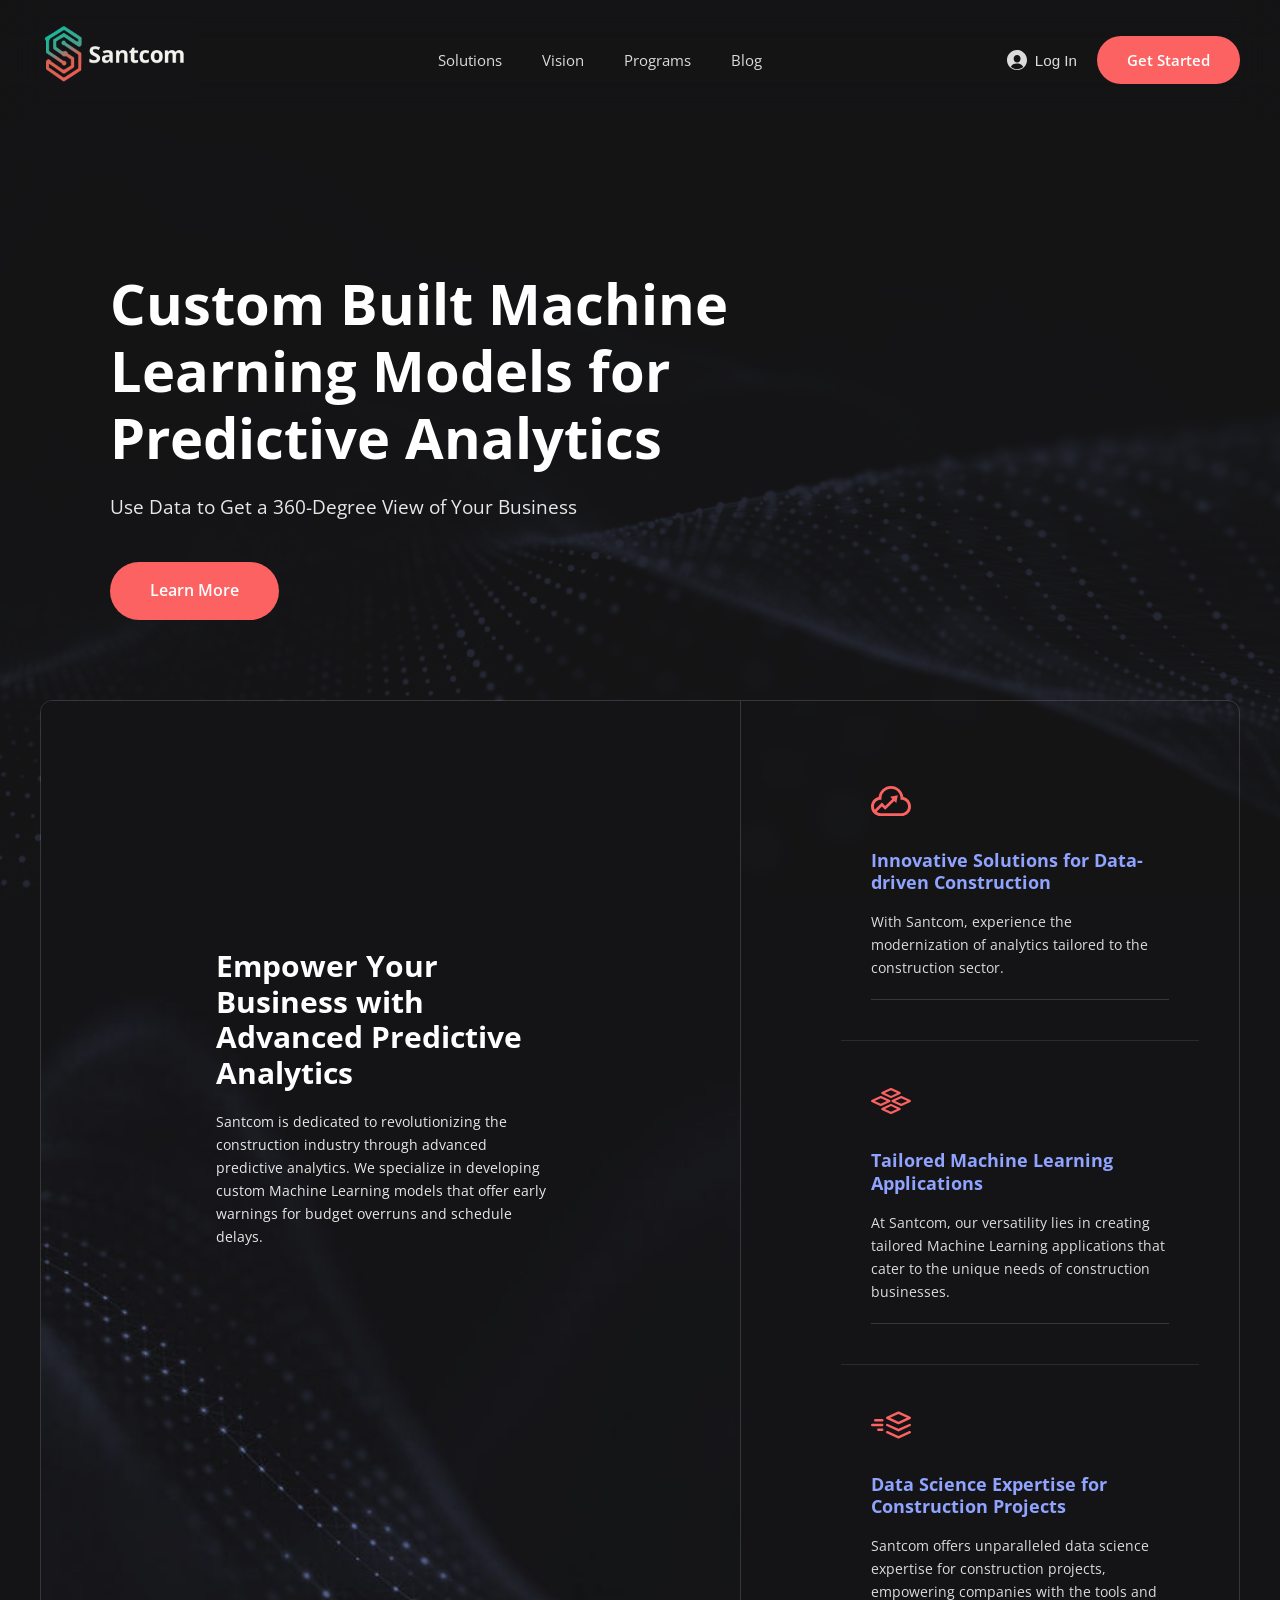
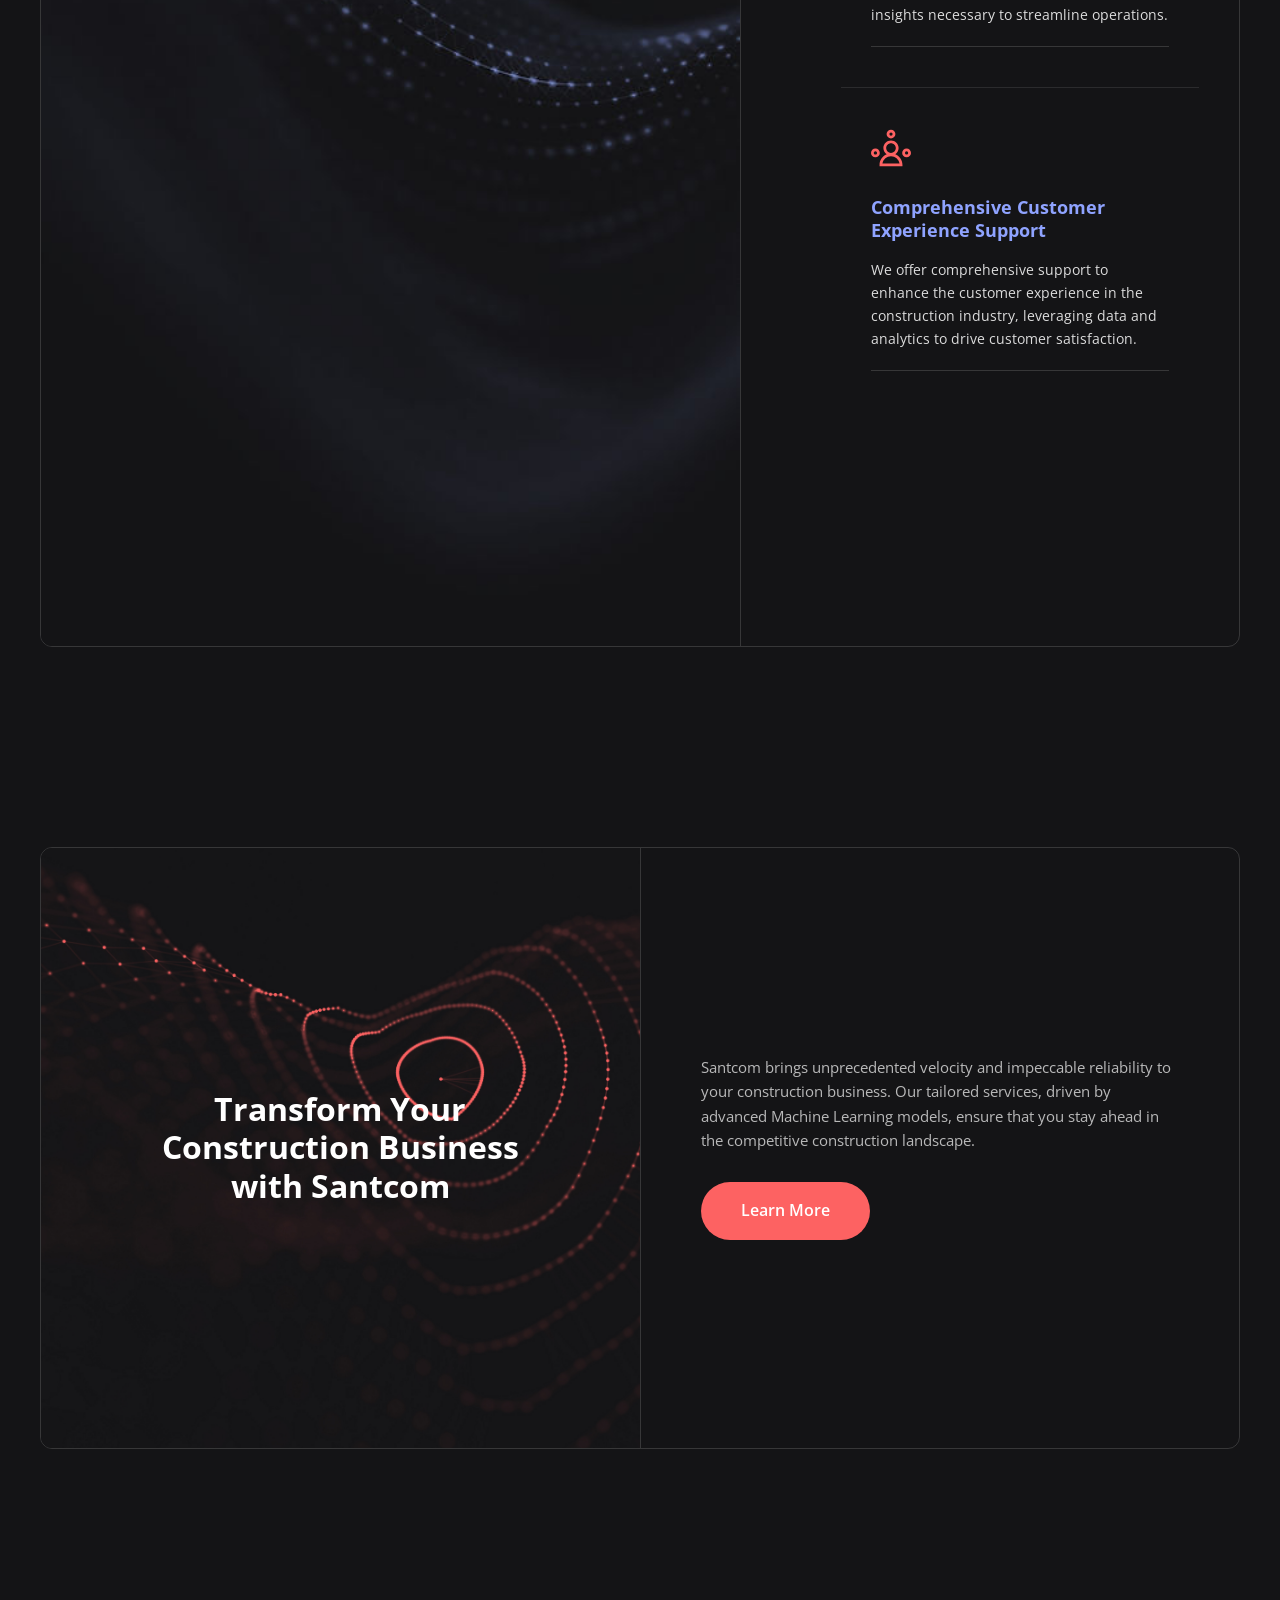
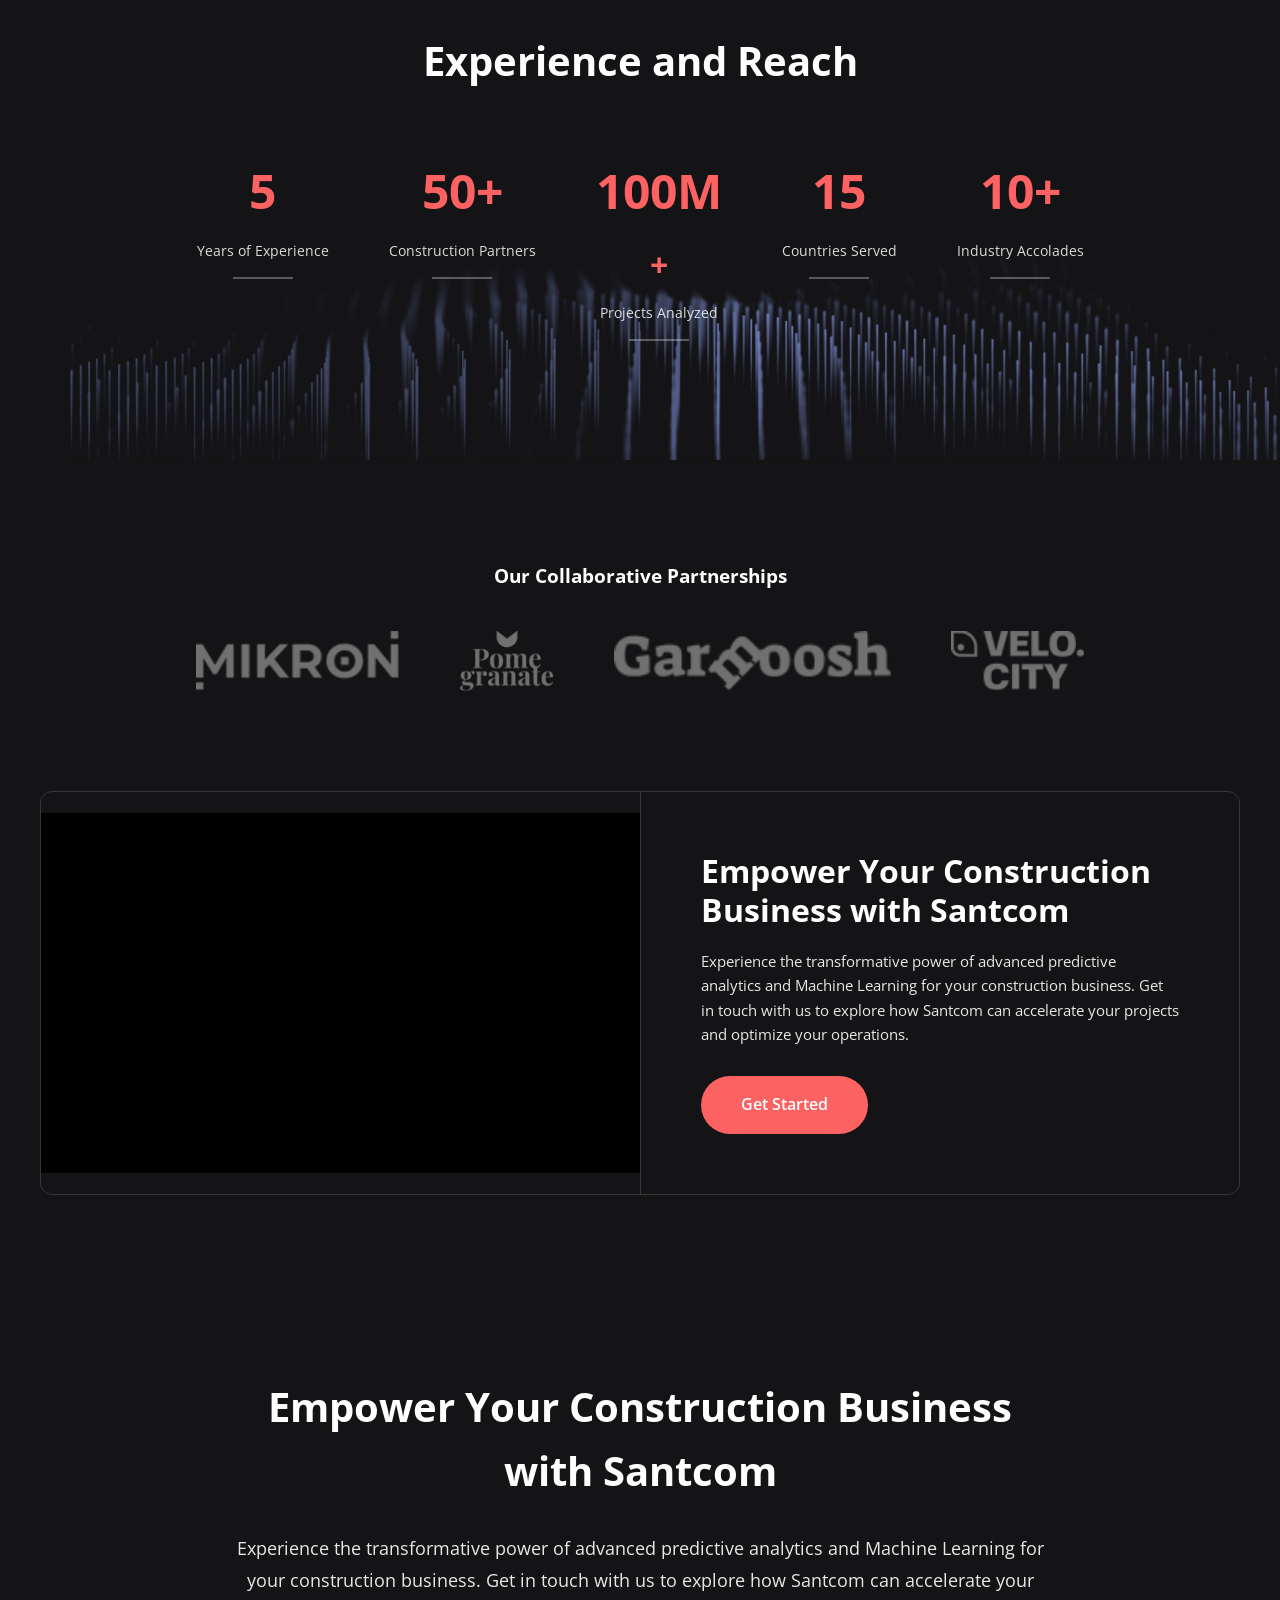
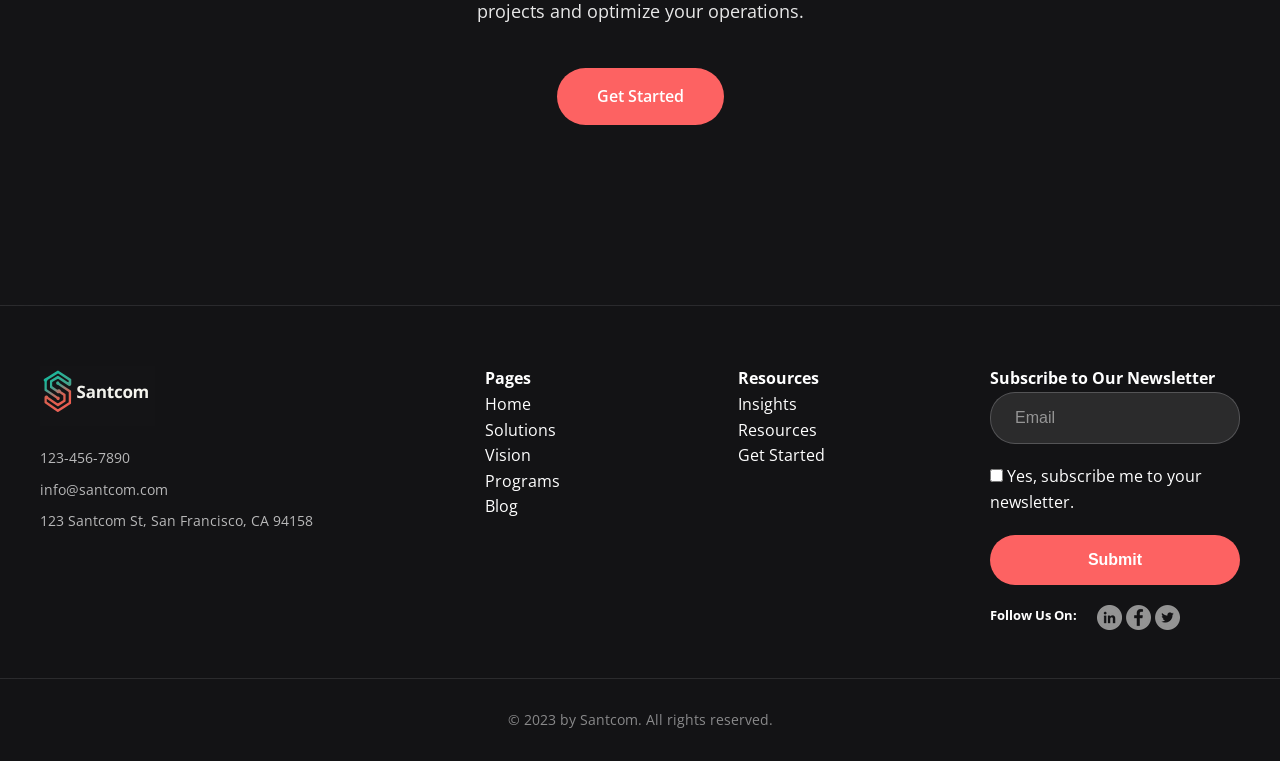
==== index.html @ 307aac18 "Initial commit: Santcom website - ML models for construction analytics" ====
<!DOCTYPE html>
<html lang="en">
<head>
    <meta charset="UTF-8">
    <meta name="viewport" content="width=device-width, initial-scale=1.0">
    <meta http-equiv="X-UA-Compatible" content="IE=edge">
    <meta name="generator" content="Wix.com Website Builder - Static Replica">
    <meta name="description" content="Custom Built Machine Learning Models for Predictive Analytics. Santcom revolutionizes construction through advanced predictive analytics and data science.">

    <title>Home | Santcom</title>

    <!-- Favicon -->
    <link rel="icon" href="https://www.wix.com/favicon.ico" type="image/x-icon">
    <link rel="shortcut icon" href="https://www.wix.com/favicon.ico" type="image/x-icon">

    <!-- Google Fonts -->
    <link rel="preconnect" href="https://fonts.googleapis.com">
    <link rel="preconnect" href="https://fonts.gstatic.com" crossorigin>
    <link href="https://fonts.googleapis.com/css2?family=Poppins:wght@200;300;400;500;600;700&family=Open+Sans:wght@300;400;600;700&display=swap" rel="stylesheet">

    <!-- Main Stylesheet -->
    <link rel="stylesheet" href="assets/css/main.css">
</head>
<body>
    <!-- Site Background -->
    <div class="site-background"></div>

    <!-- Site Content -->
    <div class="site-content">
        <!-- Header -->
        <header class="header">
            <div class="header-container">
                <div class="logo-section">
                    <a href="index.html">
                        <img class="logo-icon" src="assets/img/santcom_logo.png" alt="Santcom Logo">
                    </a>
                </div>

                <nav class="nav">
                    <a href="pages/solutions.html">Solutions</a>
                    <a href="pages/vision.html">Vision</a>
                    <a href="pages/programs.html">Programs</a>
                    <a href="pages/blog.html">Blog</a>
                </nav>

                <div class="header-actions">
                    <button class="login-btn">
                        <svg width="20" height="20" viewBox="0 0 50 50" fill="currentColor">
                            <path d="M25 48.077c-5.924 0-11.31-2.252-15.396-5.921 2.254-5.362 7.492-8.267 15.373-8.267 7.889 0 13.139 3.044 15.408 8.418-4.084 3.659-9.471 5.77-15.385 5.77m.278-35.3c4.927 0 8.611 3.812 8.611 8.878 0 5.21-3.875 9.456-8.611 9.456s-8.611-4.246-8.611-9.456c0-5.066 3.684-8.878 8.611-8.878M25 0C11.193 0 0 11.193 0 25c0 .915.056 1.816.152 2.705.032.295.091.581.133.873.085.589.173 1.176.298 1.751.073.338.169.665.256.997.135.515.273 1.027.439 1.529.114.342.243.675.37 1.01.18.476.369.945.577 1.406.149.331.308.657.472.98.225.446.463.883.714 1.313.182.312.365.619.56.922.272.423.56.832.856 1.237.207.284.41.568.629.841.325.408.671.796 1.02 1.182.22.244.432.494.662.728.405.415.833.801 1.265 1.186.173.154.329.325.507.475l.004-.011A24.886 24.886 0 0 0 25 50a24.881 24.881 0 0 0 16.069-5.861.126.126 0 0 1 .003.01c.172-.144.324-.309.49-.458.442-.392.88-.787 1.293-1.209.228-.232.437-.479.655-.72.352-.389.701-.78 1.028-1.191.218-.272.421-.556.627-.838.297-.405.587-.816.859-1.24a26.104 26.104 0 0 0 1.748-3.216c.208-.461.398-.93.579-1.406.127-.336.256-.669.369-1.012.167-.502.305-1.014.44-1.53.087-.332.183-.659.256-.996.126-.576.214-1.164.299-1.754.042-.292.101-.577.133-.872.095-.89.152-1.791.152-2.707C50 11.193 38.807 0 25 0"/>
                        </svg>
                        Log In
                    </button>
                    <a href="pages/get-started.html" class="btn-get-started">Get Started</a>
                </div>
            </div>
        </header>

        <!-- Hero Section -->
        <section class="hero">
            <div class="hero-content">
                <h1>Custom Built Machine Learning Models for Predictive Analytics</h1>
                <p class="hero-subtitle">Use Data to Get a 360-Degree View of Your Business</p>
                <a href="pages/solutions.html" class="btn-primary">Learn More</a>
            </div>
        </section>

        <!-- Main Content Section -->
        <section class="section">
            <div class="feature-section-container">
                <div class="image-with-overlay">
                    <img src="assets/img/left-section.jpg" alt="Predictive Analytics Visualization">
                    <div class="text-overlay">
                        <h2>Empower Your Business with Advanced Predictive Analytics</h2>
                        <p>Santcom is dedicated to revolutionizing the construction industry through advanced predictive analytics. We specialize in developing custom Machine Learning models that offer early warnings for budget overruns and schedule delays.</p>
                    </div>
                </div>
                <div class="feature-cards-container">
                    <div class="feature-cards">
                        <div class="feature-card scroll-animate">
                            <div class="feature-icon">
                                <svg width="40" height="40" viewBox="19.868 38.586 160.264 121.194" xmlns="http://www.w3.org/2000/svg">
                                    <path d="M149.73 83.547c-2.538-25.284-24.211-44.961-49.73-44.961S52.808 58.263 50.269 83.547c-17.67 3.837-30.401 19.54-30.401 37.674 0 21.261 17.297 38.559 38.559 38.559h83.146c21.261 0 38.559-17.297 38.559-38.559 0-18.135-12.732-33.838-30.402-37.674zm-8.157 64.423H58.427a26.755 26.755 0 0 1-16.198-5.482l21.237-21.114 13.181 13.19 36.505-35.875 8.081 8.047 6.076-30.357-30.353 6.177 8.281 8.243-28.512 28.025-13.236-13.239-28.56 28.399a26.646 26.646 0 0 1-3.252-12.763c0-13.887 10.85-25.598 24.701-26.661l5.452-.419v-5.488l-.003-.16C61.868 67.486 78.992 50.395 100 50.395c21.047 0 38.171 17.078 38.172 38.069l-.004 5.677 5.453.419c13.851 1.063 24.701 12.774 24.701 26.661 0 14.749-11.999 26.749-26.749 26.749z" fill="#FD6262"/>
                                </svg>
                            </div>
                            <h3>Innovative Solutions for Data-driven Construction</h3>
                            <p>With Santcom, experience the modernization of analytics tailored to the construction sector.</p>
                            <div class="feature-divider"></div>
                        </div>

                        <div class="feature-card scroll-animate">
                            <div class="feature-icon">
                                <svg width="40" height="40" viewBox="20.42 48.257 159.16 103.485" xmlns="http://www.w3.org/2000/svg">
                                    <path d="M177.118 96.151L142.48 80.165a4.235 4.235 0 0 0-3.555 0l-34.637 15.986a4.252 4.252 0 0 0-2.464 3.849c0 1.648.967 3.159 2.463 3.85l34.638 15.986c.553.255 1.167.39 1.777.39.619 0 1.217-.131 1.778-.39l34.638-15.986c1.496-.691 2.462-2.202 2.462-3.85s-.967-3.159-2.462-3.849zM165.223 100l-24.521 11.316L116.181 100l24.52-11.316L165.223 100z" fill="#FD6262"/>
                                    <path d="M98.177 100a4.251 4.251 0 0 0-2.463-3.849L61.076 80.165a4.236 4.236 0 0 0-3.554 0L22.883 96.151c-1.496.691-2.463 2.202-2.463 3.849s.967 3.159 2.463 3.85l34.638 15.985a4.257 4.257 0 0 0 1.777.391c.619 0 1.216-.131 1.777-.39l34.638-15.986a4.253 4.253 0 0 0 2.464-3.85zm-14.358 0l-24.521 11.316L34.778 100l24.52-11.316L83.819 100z" fill="#FD6262"/>
                                    <path d="M63.585 72.333l34.638 15.985a4.257 4.257 0 0 0 1.777.391 4.21 4.21 0 0 0 1.777-.39l34.639-15.986a4.253 4.253 0 0 0 2.462-3.85 4.252 4.252 0 0 0-2.462-3.849l-34.639-15.986a4.236 4.236 0 0 0-3.554 0L63.585 64.634a4.253 4.253 0 0 0-2.463 3.849c0 1.648.966 3.159 2.463 3.85zm11.895-3.85L100 57.167l24.52 11.316L100 79.8 75.48 68.483z" fill="#FD6262"/>
                                    <path d="M136.417 127.667l-34.639-15.986a4.236 4.236 0 0 0-3.554 0l-34.639 15.986c-1.496.691-2.463 2.202-2.463 3.849s.967 3.159 2.463 3.85l34.638 15.985a4.257 4.257 0 0 0 1.777.391 4.21 4.21 0 0 0 1.777-.39l34.639-15.986c1.496-.691 2.462-2.202 2.462-3.85s-.966-3.158-2.461-3.849zm-11.897 3.85L100 142.833l-24.52-11.316L100 120.2l24.52 11.317z" fill="#FD6262"/>
                                </svg>
                            </div>
                            <h3>Tailored Machine Learning Applications</h3>
                            <p>At Santcom, our versatility lies in creating tailored Machine Learning applications that cater to the unique needs of construction businesses.</p>
                            <div class="feature-divider"></div>
                        </div>

                        <div class="feature-card scroll-animate">
                            <div class="feature-icon">
                                <svg width="40" height="40" viewBox="20.532 45.947 158.928 108.107" xmlns="http://www.w3.org/2000/svg">
                                    <path d="M82.935 75.852l44.836 20.692a4.833 4.833 0 0 0 4.048 0l44.836-20.692a4.828 4.828 0 0 0 0-8.768l-44.836-20.692a4.826 4.826 0 0 0-4.047 0L82.935 67.083a4.828 4.828 0 0 0 0 8.769zm46.86-19.759l33.312 15.374-33.312 15.374-33.312-15.374 33.312-15.374z" fill="#FD6262"/>
                                    <path d="M172.608 95.616l-42.813 19.758-42.813-19.758a4.83 4.83 0 0 0-4.047 8.769l44.836 20.692a4.833 4.833 0 0 0 4.048 0l44.836-20.692a4.83 4.83 0 0 0-4.047-8.769z" fill="#FD6262"/>
                                    <path d="M172.608 124.149l-42.813 19.758-42.813-19.758a4.828 4.828 0 1 0-4.047 8.769l44.836 20.692a4.833 4.833 0 0 0 4.048 0l44.836-20.692a4.83 4.83 0 0 0-4.047-8.769z" fill="#FD6262"/>
                                    <path d="M65.095 95.171H25.368a4.829 4.829 0 1 0 0 9.658h39.727a4.829 4.829 0 1 0 0-9.658z" fill="#FD6262"/>
                                    <path d="M65.095 76.446H37.44a4.829 4.829 0 1 0 0 9.658h27.655a4.829 4.829 0 1 0 0-9.658z" fill="#FD6262"/>
                                    <path d="M65.095 113.897H49.512a4.829 4.829 0 1 0 0 9.658h15.583a4.829 4.829 0 1 0 0-9.658z" fill="#FD6262"/>
                                </svg>
                            </div>
                            <h3>Data Science Expertise for Construction Projects</h3>
                            <p>Santcom offers unparalleled data science expertise for construction projects, empowering companies with the tools and insights necessary to streamline operations.</p>
                            <div class="feature-divider"></div>
                        </div>

                        <div class="feature-card scroll-animate">
                            <div class="feature-icon">
                                <svg width="40" height="40" viewBox="20.124 26.752 159.752 146.495" xmlns="http://www.w3.org/2000/svg">
                                    <path d="M117.275 125.299c8.267-5.705 13.161-14.963 13.161-25.039 0-16.782-13.653-30.435-30.435-30.435S69.566 83.478 69.566 100.26c0 10.076 4.892 19.333 13.159 25.039-17.083 6.994-28.462 23.834-28.462 42.343v5.605h91.474v-5.605c0-18.509-11.38-35.349-28.462-42.343zm-17.274-5.814c-10.6 0-19.225-8.624-19.225-19.225 0-10.6 8.625-19.224 19.225-19.224s19.225 8.624 19.225 19.224c0 10.601-8.625 19.225-19.225 19.225zm-34.074 42.552c2.713-16.546 17.215-28.921 34.074-28.921 16.857 0 31.36 12.375 34.072 28.921H65.927z" fill="#FD6262"/>
                                    <path d="M100.001 62.03c9.726 0 17.639-7.913 17.639-17.639 0-9.726-7.913-17.639-17.639-17.639-9.727 0-17.64 7.913-17.64 17.639 0 9.726 7.912 17.639 17.64 17.639zm-6.429-17.639a6.435 6.435 0 0 1 6.429-6.428 6.435 6.435 0 0 1 6.428 6.428 6.435 6.435 0 0 1-6.428 6.429 6.437 6.437 0 0 1-6.429-6.429z" fill="#FD6262"/>
                                    <path d="M37.764 101.971c-9.727 0-17.64 7.913-17.64 17.639 0 9.727 7.913 17.639 17.64 17.639 9.726 0 17.639-7.913 17.639-17.639 0-9.726-7.913-17.639-17.639-17.639zm6.428 17.639c0 3.545-2.883 6.429-6.428 6.429s-6.429-2.884-6.429-6.429c0-3.545 2.884-6.429 6.429-6.429s6.428 2.884 6.428 6.429z" fill="#FD6262"/>
                                    <path d="M162.236 101.971c-9.726 0-17.639 7.913-17.639 17.639 0 9.727 7.913 17.639 17.639 17.639 9.727 0 17.64-7.913 17.64-17.639 0-9.726-7.913-17.639-17.64-17.639zm6.429 17.639a6.436 6.436 0 0 1-6.429 6.429 6.435 6.435 0 0 1-6.428-6.429 6.435 6.435 0 0 1 6.428-6.429 6.437 6.437 0 0 1 6.429 6.429z" fill="#FD6262"/>
                                </svg>
                            </div>
                            <h3>Comprehensive Customer Experience Support</h3>
                            <p>We offer comprehensive support to enhance the customer experience in the construction industry, leveraging data and analytics to drive customer satisfaction.</p>
                            <div class="feature-divider"></div>
                        </div>
                    </div>
                </div>
            </div>
        </div>
        </section>

        <!-- Transform Section - FRAMED WITH LEFT/RIGHT -->
        <section class="transform-stats-section">
            <div class="transform-section-wrapper">
                <div class="transform-visual-left">
                    <img src="assets/img/section_2.png" alt="Transform Your Business">
                    <div class="transform-text-overlay">
                        <h2>Transform Your Construction Business with Santcom</h2>
                    </div>
                </div>
                <div></div>
                <div class="transform-text-right">
                    <p>Santcom brings unprecedented velocity and impeccable reliability to your construction business. Our tailored services, driven by advanced Machine Learning models, ensure that you stay ahead in the competitive construction landscape.</p>
                    <a href="pages/vision.html" class="btn-primary">Learn More</a>
                </div>
            </div>
        </section>

        <!-- Stats Section - NO FRAME, ON BACKGROUND -->
        <section class="stats-section">
            <div class="stats-background">
                <img class="stats-parallax-bg" src="assets/img/sec_3_image.png" alt="Background">
            </div>
            <div class="stats-content">
                <h2>Experience and Reach</h2>
                <div class="stats-grid">
                    <div class="stat-item scroll-animate">
                        <div class="stat-number">5</div>
                        <div class="stat-label">Years of Experience</div>
                        <div class="stat-line"></div>
                    </div>
                    <div class="stat-item scroll-animate">
                        <div class="stat-number">50+</div>
                        <div class="stat-label">Construction Partners</div>
                        <div class="stat-line"></div>
                    </div>
                    <div class="stat-item scroll-animate">
                        <div class="stat-number">100M</div>
                        <div class="stat-plus">+</div>
                        <div class="stat-label">Projects Analyzed</div>
                        <div class="stat-line"></div>
                    </div>
                    <div class="stat-item scroll-animate">
                        <div class="stat-number">15</div>
                        <div class="stat-label">Countries Served</div>
                        <div class="stat-line"></div>
                    </div>
                    <div class="stat-item scroll-animate">
                        <div class="stat-number">10+</div>
                        <div class="stat-label">Industry Accolades</div>
                        <div class="stat-line"></div>
                    </div>
                </div>
            </div>
        </section>

        <!-- Partnership Section -->
        <section class="partnership-section">
            <h2>Our Collaborative Partnerships</h2>
            <div class="partnership-logos">
                <img src="assets/img/logo1.png" alt="Partner 1">
                <img src="assets/img/logo2.png" alt="Partner 2">
                <img src="assets/img/logo3.png" alt="Partner 3">
                <img src="assets/img/logo4.png" alt="Partner 4">
            </div>
        </section>

        <!-- Video Section - Video on left, Text on right -->
        <section class="section video-section-actual">
            <div class="video-section-wrapper">
                <div class="video-visual-left">
                    <!-- Particles video fills entire left frame -->
                    <video class="video-single" autoplay loop muted playsinline>
                        <source src="assets/video/particles.mp4" type="video/mp4">
                    </video>
                </div>
                <div></div>
                <div class="video-text-content">
                    <h2>Empower Your Construction Business with Santcom</h2>
                    <p>Experience the transformative power of advanced predictive analytics and Machine Learning for your construction business. Get in touch with us to explore how Santcom can accelerate your projects and optimize your operations.</p>
                    <a href="pages/get-started.html" class="btn-primary">Get Started</a>
                </div>
            </div>
        </section>

        <!-- CTA Section -->
        <section class="cta-section">
            <h2>Empower Your Construction Business with Santcom</h2>
            <p>Experience the transformative power of advanced predictive analytics and Machine Learning for your construction business. Get in touch with us to explore how Santcom can accelerate your projects and optimize your operations.</p>
            <a href="pages/get-started.html" class="btn-primary btn-large">Get Started</a>
        </section>

        <!-- Footer -->
        <footer class="footer">
            <div class="footer-content">
                <div class="footer-col footer-logo-col">
                    <div class="footer-logo">
                        <img src="assets/img/santcom_logo.png" alt="Santcom Logo">
                    </div>
                    <p class="footer-contact">123-456-7890</p>
                    <p class="footer-contact">info@santcom.com</p>
                    <p class="footer-contact">123 Santcom St, San Francisco, CA 94158</p>
                </div>
                <div class="footer-col">
                    <h4>Pages</h4>
                    <a href="index.html">Home</a>
                    <a href="pages/solutions.html">Solutions</a>
                    <a href="pages/vision.html">Vision</a>
                    <a href="pages/programs.html">Programs</a>
                    <a href="pages/blog.html">Blog</a>
                </div>
                <div class="footer-col">
                    <h4>Resources</h4>
                    <a href="#">Insights</a>
                    <a href="#">Resources</a>
                    <a href="pages/get-started.html">Get Started</a>
                </div>
                <div class="footer-col">
                    <h4>Subscribe to Our Newsletter</h4>
                    <form class="newsletter-form">
                        <input type="email" placeholder="Email" required>
                        <label>
                            <input type="checkbox" required>
                            <span>Yes, subscribe me to your newsletter.</span>
                        </label>
                        <button type="submit" class="btn-submit">Submit</button>
                    </form>
                    <div class="social-links">
                        <h5>Follow Us On:</h5>
                        <div class="social-icons">
                            <a href="#" aria-label="LinkedIn"><img src="assets/img/linkedin.png" alt="LinkedIn" width="25" height="25"></a>
                            <a href="#" aria-label="Facebook"><img src="assets/img/facebook.png" alt="Facebook" width="25" height="25"></a>
                            <a href="#" aria-label="Twitter"><img src="assets/img/twitter.png" alt="Twitter" width="25" height="25"></a>
                        </div>
                    </div>
                </div>
            </div>
            <div class="footer-bottom">
                <p>&copy; 2023 by Santcom. All rights reserved.</p>
            </div>
        </footer>
    </div>

    <!-- Scroll Animation Script -->
    <script src="assets/js/main.js"></script>
</body>
</html>
---- assets/css/main.css ----
/* ============================================
   SANTCOM WIX REPLICA - CORRECTED STYLESHEET
   NO FRAMES - Simple layouts with text overlays
   ============================================ */

/* CSS RESET & BASE STYLES */
* {
    margin: 0;
    padding: 0;
    box-sizing: border-box;
}

html {
    scroll-behavior: smooth;
}

body {
    font-family: 'Open Sans', Arial, Helvetica, sans-serif;
    color: #FFFFFF;
    background: rgb(20, 20, 22);
    overflow-x: hidden;
    line-height: 1.6;
    position: relative;
}

body::before {
    content: '';
    position: fixed;
    top: 0;
    left: 0;
    width: 100%;
    height: 100%;
    background-image: url('../img/background_page.png');
    background-size: cover;
    background-position: center;
    background-attachment: fixed;
    opacity: 0.15;
    z-index: -1;
    pointer-events: none;
}

a {
    color: inherit;
    text-decoration: none;
}

/* HEADER - STICKY POSITIONING */
.header {
    position: sticky;
    top: 0;
    z-index: 1000;
    background: rgba(20, 20, 22, 0.9);
    backdrop-filter: blur(20px);
    -webkit-backdrop-filter: blur(20px);
    padding: 20px 0;
}

.header-container {
    max-width: 1800px;
    margin: 0 auto;
    padding: 0 40px;
    display: flex;
    justify-content: space-between;
    align-items: center;
}

.logo-section a {
    display: flex;
    align-items: center;
    gap: 12px;
    text-decoration: none;
    color: #FFFFFF;
}

.logo {
    display: flex;
    align-items: center;
    gap: 12px;
    text-decoration: none;
    color: #FFFFFF;
}

.logo-icon {
    height: 80px;
    width: auto;
    object-fit: contain;
}

.logo-text {
    font-size: 1.5rem;
    font-weight: 700;
}

.nav {
    display: flex;
    gap: 40px;
}

.nav a {
    color: rgba(255, 255, 255, 0.85);
    text-decoration: none;
    font-size: 0.95rem;
    transition: color 0.3s;
}

.nav a:hover {
    color: #FD6262;
}

.header-actions {
    display: flex;
    gap: 20px;
    align-items: center;
}

.login-btn {
    background: transparent;
    border: none;
    color: rgba(255, 255, 255, 0.85);
    cursor: pointer;
    display: flex;
    align-items: center;
    gap: 8px;
    font-size: 0.95rem;
    transition: color 0.3s;
}

.login-btn:hover {
    color: #FD6262;
}

.btn-get-started {
    background: #FD6262;
    color: #FFFFFF;
    padding: 12px 30px;
    border-radius: 25px;
    text-decoration: none;
    font-size: 0.95rem;
    font-weight: 600;
    transition: all 0.3s;
}

.btn-get-started:hover {
    background: #E85454;
    transform: translateY(-2px);
}

/* HERO SECTION */
.hero {
    position: relative;
    min-height: 60vh;
    display: flex;
    align-items: flex-start;
    justify-content: flex-start;
    padding: 0 40px;
    padding-top: 150px;
}

.hero-content {
    position: relative;
    z-index: 10;
    max-width: 850px;
    margin-left: 70px;
}

.hero-content h1 {
    font-size: 3.5rem;
    font-weight: 700;
    line-height: 1.2;
    margin-bottom: 20px;
}

.hero-subtitle {
    font-size: 1.2rem;
    color: rgba(255, 255, 255, 0.9);
    margin-bottom: 40px;
}

.btn-primary {
    background: #FD6262;
    color: #FFFFFF;
    padding: 16px 40px;
    border-radius: 30px;
    text-decoration: none;
    font-size: 1rem;
    font-weight: 600;
    display: inline-block;
    transition: all 0.3s;
}

.btn-primary:hover {
    background: #E85454;
    transform: translateY(-2px);
    box-shadow: 0 8px 20px rgba(253, 98, 98, 0.4);
}

/* ============================================
   MAIN FEATURE SECTION
   Left: Image with text overlay
   Right: 4 cards in 2x2 grid
   WITH BORDERS creating frame-like boxes
   ============================================ */
.section {
    padding: 40px 40px 100px 40px;
}

.feature-section-container {
    max-width: 1720px;
    margin: 0 auto;
    display: grid;
    grid-template-columns: 705px 1fr;
    gap: 0;
    align-items: stretch;
    border: 1px solid rgba(255, 255, 255, 0.15);
    border-radius: 12px;
    overflow: hidden;
}

.image-with-overlay {
    position: relative;
    width: 100%;
    height: auto;
    min-height: 800px;
    border-right: 1px solid rgba(255, 255, 255, 0.15);
}

.image-with-overlay img {
    width: 100%;
    height: 100%;
    display: block;
    object-fit: cover;
}

.text-overlay {
    position: absolute;
    top: 16%;
    left: 25%;
    max-width: 340px;
    z-index: 10;
}

.text-overlay h2 {
    font-size: 1.85rem;
    font-weight: 700;
    line-height: 1.2;
    margin-bottom: 20px;
    color: #FFFFFF;
}

.text-overlay p {
    font-size: 0.9rem;
    line-height: 1.6;
    color: rgba(255, 255, 255, 0.9);
}

.feature-cards-container {
    display: flex;
    align-items: start;
    padding: 40px;
}

.feature-cards {
    display: flex;
    flex-direction: column;
    gap: 0;
    width: 100%;
}

.feature-card {
    padding: 40px 30px;
    border-bottom: 1px solid rgba(255, 255, 255, 0.1);
    opacity: 0;
    transform: translateY(30px);
    transition: all 0.6s ease-out;
}

.feature-card:last-child {
    border-bottom: none;
}

.feature-card.visible {
    opacity: 1;
    transform: translateY(0);
}

.feature-icon {
    margin-bottom: 20px;
}

.feature-card h3 {
    font-size: 1.1rem;
    font-weight: 700;
    line-height: 1.3;
    margin-bottom: 16px;
    color: #8FA3FF;
}

.feature-card p {
    font-size: 0.9rem;
    line-height: 1.6;
    color: rgba(255, 255, 255, 0.85);
    margin-bottom: 20px;
}

.feature-divider {
    width: 100%;
    height: 1px;
    background: rgba(255, 255, 255, 0.15);
    margin-top: 20px;
}

/* ============================================
   TRANSFORM SECTION - FRAMED WITH LEFT/RIGHT
   ============================================ */
.transform-stats-section {
    margin: 100px 0;
    padding: 0 40px;
}

.transform-section-wrapper {
    max-width: 1800px;
    margin: 0 auto 100px;
    display: grid;
    grid-template-columns: 1fr 1px 1fr;
    border: 1px solid rgba(255, 255, 255, 0.15);
    border-radius: 12px;
    overflow: hidden;
    align-items: center;
    min-height: 600px;
}

.transform-visual-left {
    position: relative;
    padding: 60px;
    min-height: 600px;
    display: flex;
    align-items: center;
    justify-content: center;
}

.transform-visual-left img {
    width: 100%;
    height: 100%;
    object-fit: cover;
    position: absolute;
    top: 0;
    left: 0;
}

.transform-text-overlay {
    position: relative;
    z-index: 10;
    max-width: 400px;
    text-align: center;
}

.transform-text-overlay h2 {
    font-size: 2rem;
    font-weight: 700;
    line-height: 1.2;
    color: #FFFFFF;
}

.transform-section-wrapper > div:nth-child(2) {
    width: 1px;
    height: 100%;
    background: rgba(255, 255, 255, 0.15);
}

.transform-text-right {
    padding: 60px;
}

.transform-text-right p {
    font-size: 0.95rem;
    line-height: 1.6;
    color: rgba(255, 255, 255, 0.7);
    margin-bottom: 30px;
}

/* ============================================
   STATS SECTION - NO FRAME, ON BACKGROUND
   ============================================ */
.stats-section {
    margin: 100px 0;
    padding: 0;
    position: relative;
    background: transparent;
}

.stats-background {
    position: absolute;
    bottom: 0;
    left: 0;
    width: 100%;
    height: 60%;
    z-index: 0;
    overflow: hidden;
}

.stats-parallax-bg {
    width: 100%;
    height: 100%;
    object-fit: cover;
    will-change: transform;
}

.stats-background img {
    width: 100%;
    height: 100%;
    object-fit: cover;
}

.stats-content {
    position: relative;
    z-index: 10;
    text-align: center;
    padding: 80px 40px 120px;
}

.stats-content h2 {
    font-size: 2.5rem;
    font-weight: 700;
    margin-bottom: 60px;
    color: #FFFFFF;
}

.stats-grid {
    display: flex;
    justify-content: center;
    gap: 60px;
    flex-wrap: wrap;
}

.stat-item {
    text-align: center;
    opacity: 0;
    transform: translateY(30px);
    transition: all 0.6s ease-out;
}

.stat-item.visible {
    opacity: 1;
    transform: translateY(0);
}

.stat-number {
    font-size: 3rem;
    font-weight: 700;
    color: #FD6262;
    margin-bottom: 10px;
}

.stat-plus {
    font-size: 2rem;
    font-weight: 700;
    color: #FD6262;
    margin-bottom: 10px;
}

.stat-label {
    font-size: 0.9rem;
    color: rgba(255, 255, 255, 0.85);
    margin-bottom: 15px;
}

.stat-line {
    width: 60px;
    height: 2px;
    background: rgba(255, 255, 255, 0.3);
    margin: 0 auto;
}

/* ============================================
   PARTNERSHIP SECTION
   ============================================ */
.partnership-section {
    margin: 100px 0;
    text-align: center;
    padding: 0 40px;
}

.partnership-section h2 {
    font-size: 1.2rem;
    font-weight: 700;
    margin-bottom: 40px;
}

.partnership-logos {
    display: flex;
    justify-content: center;
    gap: 60px;
    flex-wrap: wrap;
}

.partnership-logos img {
    height: 60px;
    width: auto;
    opacity: 0.8;
    transition: opacity 0.3s;
}

.partnership-logos img:hover {
    opacity: 1;
}

/* ============================================
   VIDEO SECTION
   Video on left side, Text on right side
   WITH BORDER creating frame
   ============================================ */
.video-section-actual {
    margin: 100px 0;
    padding: 0 40px;
}

.video-section-wrapper {
    max-width: 1800px;
    margin: 0 auto;
    display: grid;
    grid-template-columns: 1fr 1px 1fr;
    border: 1px solid rgba(255, 255, 255, 0.15);
    border-radius: 12px;
    overflow: hidden;
    align-items: center;
}

.video-visual-left {
    position: relative;
    padding: 60px;
    display: flex;
    align-items: center;
    justify-content: center;
    background: #000000;
    overflow: hidden;
}

.video-section-background {
    position: absolute;
    top: 0;
    left: 0;
    width: 100%;
    height: 100%;
    z-index: 0;
    overflow: hidden;
}

.video-section-background img {
    width: 100%;
    height: 100%;
    object-fit: cover;
    opacity: 0.4;
}

.video-background-image {
    position: relative;
    width: 100%;
    max-width: 600px;
    margin: 0 auto;
    display: flex;
    align-items: center;
    justify-content: center;
    z-index: 10;
}

/* Single video - fills entire left frame */
.video-single {
    width: 100%;
    height: 100%;
    object-fit: cover;
    display: block;
    pointer-events: none;
    transform: scale(1.30);
    opacity: 1;
}

.video-single::-webkit-media-controls {
    display: none !important;
}

.video-single::-webkit-media-controls-enclosure {
    display: none !important;
}

.video-single::-webkit-media-controls-panel {
    display: none !important;
}

.video-single::--webkit-media-text-track-container {
    display: none !important;
}

.video-single::-webkit-media-text-track-display {
    display: none !important;
}

.video-background-image img {
    width: 100%;
    height: auto;
    object-fit: cover;
    border-radius: 8px;
}

/* Red sphere overlay removed - video has built-in blending */

.video-section-wrapper > div:nth-child(2) {
    width: 1px;
    height: 100%;
    background: rgba(255, 255, 255, 0.15);
}

.video-text-content {
    padding: 60px;
}

.video-text-content h2 {
    font-size: 2rem;
    font-weight: 700;
    line-height: 1.2;
    margin-bottom: 20px;
}

.video-text-content p {
    font-size: 0.95rem;
    line-height: 1.6;
    color: rgba(255, 255, 255, 0.9);
    margin-bottom: 30px;
}

/* ============================================
   CTA SECTION
   ============================================ */
.cta-section {
    max-width: 900px;
    margin: 100px auto;
    padding: 80px 40px;
    text-align: center;
}

.cta-section h2 {
    font-size: 2.5rem;
    font-weight: 700;
    margin-bottom: 30px;
}

.cta-section p {
    font-size: 1.1rem;
    line-height: 1.8;
    color: rgba(255, 255, 255, 0.9);
    margin-bottom: 40px;
}

/* ============================================
   NEWSLETTER SECTION
   ============================================ */
.newsletter-section {
    max-width: 800px;
    margin: 100px auto;
    padding: 60px 40px;
    text-align: center;
}

.newsletter-section h2 {
    font-size: 2rem;
    font-weight: 700;
    margin-bottom: 20px;
}

.newsletter-section p {
    font-size: 1rem;
    color: rgba(255, 255, 255, 0.85);
    margin-bottom: 40px;
}

.newsletter-form {
    display: flex;
    flex-direction: column;
    gap: 20px;
    max-width: 500px;
    margin: 0 auto;
}

.newsletter-form input[type="email"] {
    padding: 16px 24px;
    background: rgba(255, 255, 255, 0.1);
    border: 1px solid rgba(255, 255, 255, 0.2);
    border-radius: 25px;
    color: #FFFFFF;
    font-size: 1rem;
}

.newsletter-form input[type="email"]::placeholder {
    color: rgba(255, 255, 255, 0.5);
}

.newsletter-checkbox {
    display: flex;
    align-items: center;
    gap: 10px;
    font-size: 0.9rem;
    color: rgba(255, 255, 255, 0.85);
}

.newsletter-form button {
    padding: 16px 40px;
    background: #FD6262;
    border: none;
    border-radius: 30px;
    color: #FFFFFF;
    font-size: 1rem;
    font-weight: 600;
    cursor: pointer;
    transition: all 0.3s;
}

.newsletter-form button:hover {
    background: #E85454;
    transform: translateY(-2px);
}

/* ============================================
   FOOTER
   ============================================ */
.footer {
    background: rgba(20, 20, 22, 0.95);
    backdrop-filter: blur(20px);
    padding: 60px 0 30px;
    margin-top: 100px;
    border-top: 1px solid rgba(255, 255, 255, 0.1);
}

.footer-container,
.footer-content {
    max-width: 1800px;
    margin: 0 auto;
    padding: 0 40px;
    display: grid;
    grid-template-columns: 2fr 1fr 1fr 1fr;
    gap: 60px;
    margin-bottom: 40px;
}

.footer-grid {
    display: grid;
    grid-template-columns: 2fr 1fr 1fr 1fr;
    gap: 60px;
    margin-bottom: 60px;
}

.footer-col,
.footer-column {
    display: flex;
    flex-direction: column;
}

.footer-col h3,
.footer-column h3 {
    font-size: 1.1rem;
    font-weight: 700;
    margin-bottom: 20px;
}

.footer-col p,
.footer-column p,
.footer-contact {
    font-size: 0.9rem;
    line-height: 1.6;
    color: rgba(255, 255, 255, 0.7);
    margin-bottom: 8px;
}

.footer-logo {
    display: flex;
    align-items: center;
    gap: 12px;
    margin-bottom: 20px;
}

.footer-logo img {
    height: 60px;
    width: auto;
    object-fit: contain;
}

.footer-logo-text {
    font-size: 1.5rem;
    font-weight: 700;
    color: #FFFFFF;
}

.footer-links {
    display: flex;
    flex-direction: column;
    gap: 12px;
}

.footer-links a {
    color: rgba(255, 255, 255, 0.7);
    text-decoration: none;
    font-size: 0.9rem;
    transition: color 0.3s;
}

.footer-links a:hover {
    color: #FD6262;
}

.social-links {
    display: flex;
    gap: 20px;
    margin-top: 20px;
}

.social-links a {
    color: rgba(255, 255, 255, 0.7);
    transition: all 0.3s;
}

.social-links a:hover {
    color: #FD6262;
    transform: translateY(-3px);
}

.footer-bottom {
    padding-top: 30px;
    border-top: 1px solid rgba(255, 255, 255, 0.1);
    text-align: center;
    font-size: 0.85rem;
    color: rgba(255, 255, 255, 0.5);
}

/* ============================================
   SCROLL ANIMATIONS
   ============================================ */
.scroll-animate {
    opacity: 0;
    transform: translateY(30px);
    transition: all 0.6s ease-out;
}

.scroll-animate.visible {
    opacity: 1;
    transform: translateY(0);
}

/* ============================================
   RESPONSIVE DESIGN
   ============================================ */
@media (max-width: 1400px) {
    .feature-section-container {
        grid-template-columns: 700px 1fr;
        gap: 60px;
    }

    .image-with-overlay {
        width: 700px;
        height: auto;
    }

    .tall-image-with-overlays {
        width: 700px;
        height: auto;
    }
}

@media (max-width: 1024px) {
    .feature-section-container {
        grid-template-columns: 1fr;
        gap: 60px;
    }

    .image-with-overlay {
        width: 100%;
        max-width: 700px;
        margin: 0 auto;
    }

    .feature-cards {
        grid-template-columns: 1fr;
    }

    .tall-image-with-overlays {
        width: 100%;
        max-width: 700px;
    }

    .video-section-wrapper {
        grid-template-columns: 1fr;
    }

    .footer-grid {
        grid-template-columns: 1fr 1fr;
    }
}

@media (max-width: 768px) {
    .nav {
        display: none;
    }

    .hero-content h1 {
        font-size: 2.5rem;
    }

    .feature-cards {
        gap: 40px;
    }

    .footer-grid {
        grid-template-columns: 1fr;
        gap: 40px;
    }
}

@media (max-width: 480px) {
    .hero-content h1 {
        font-size: 2rem;
    }

    .text-overlay {
        left: 20px;
        right: 20px;
        max-width: none;
    }

    .transform-overlay {
        left: 20px;
        right: 20px;
        max-width: none;
    }
}
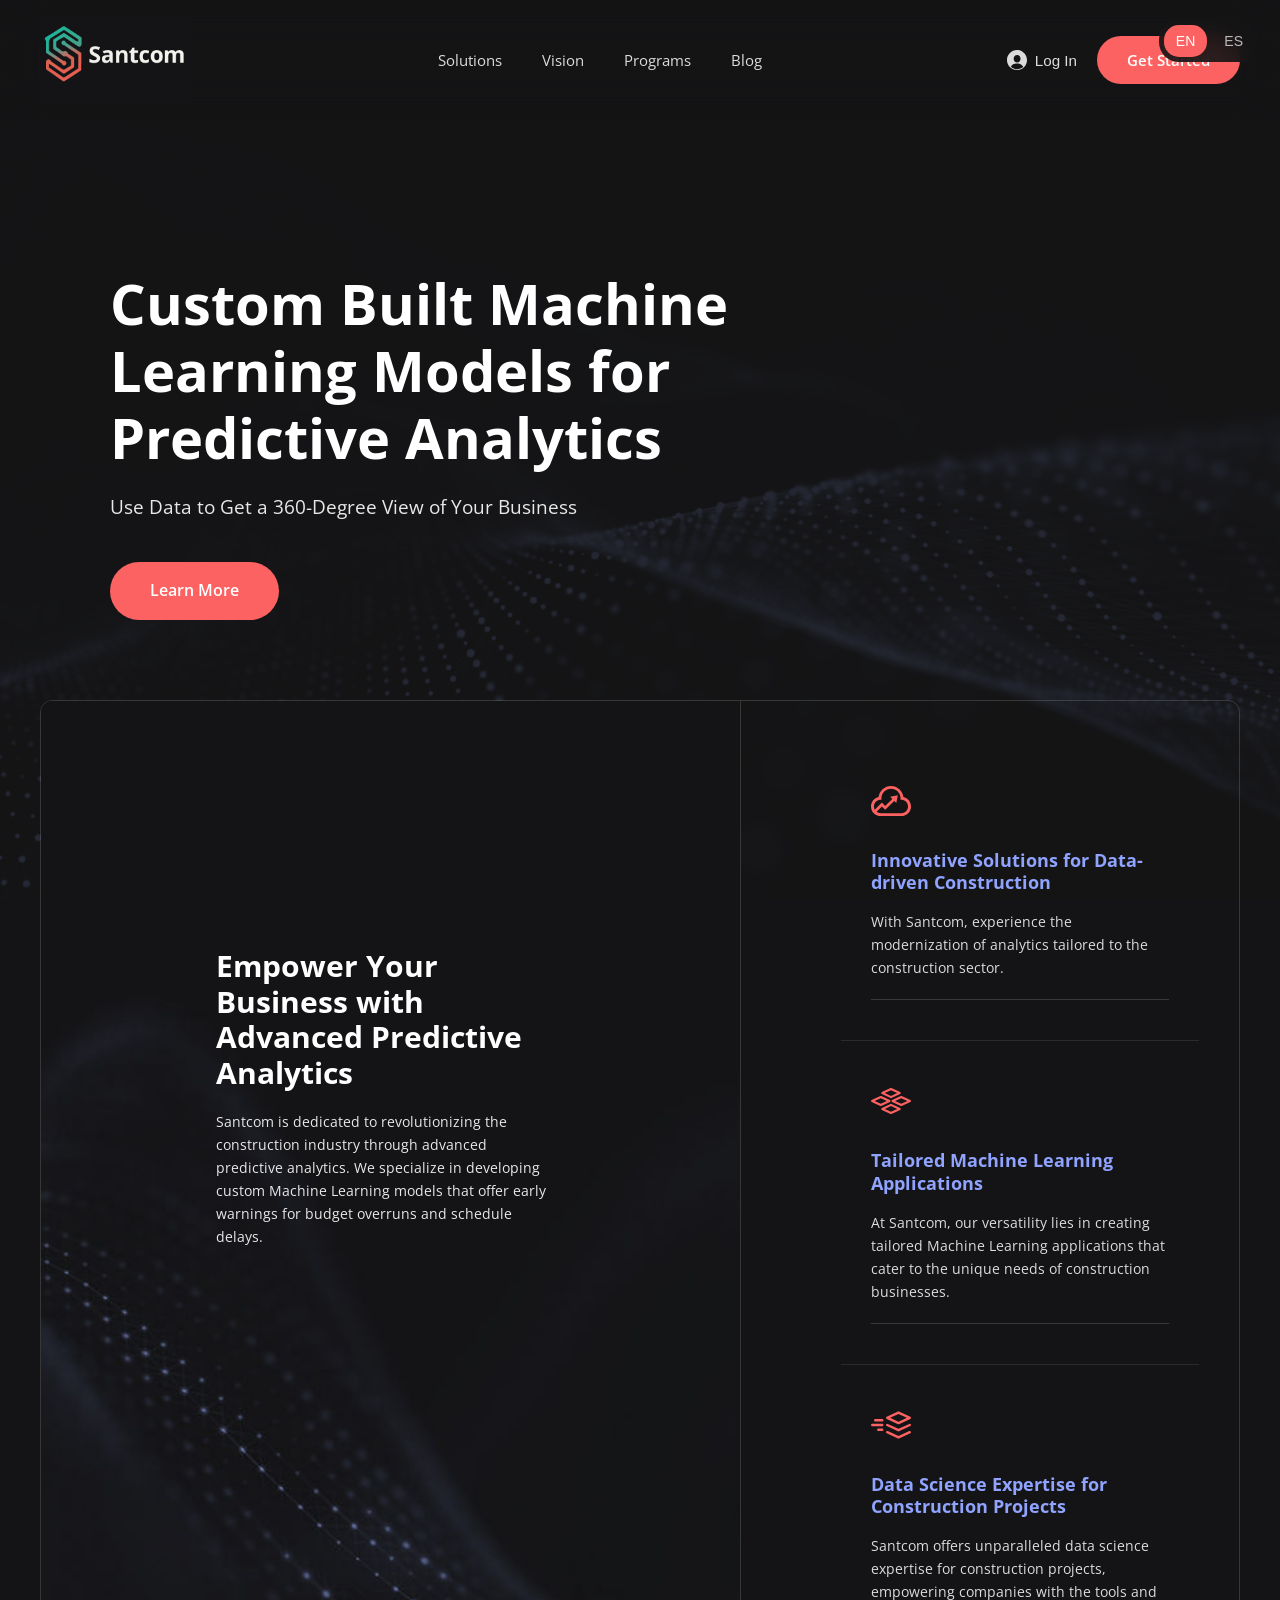
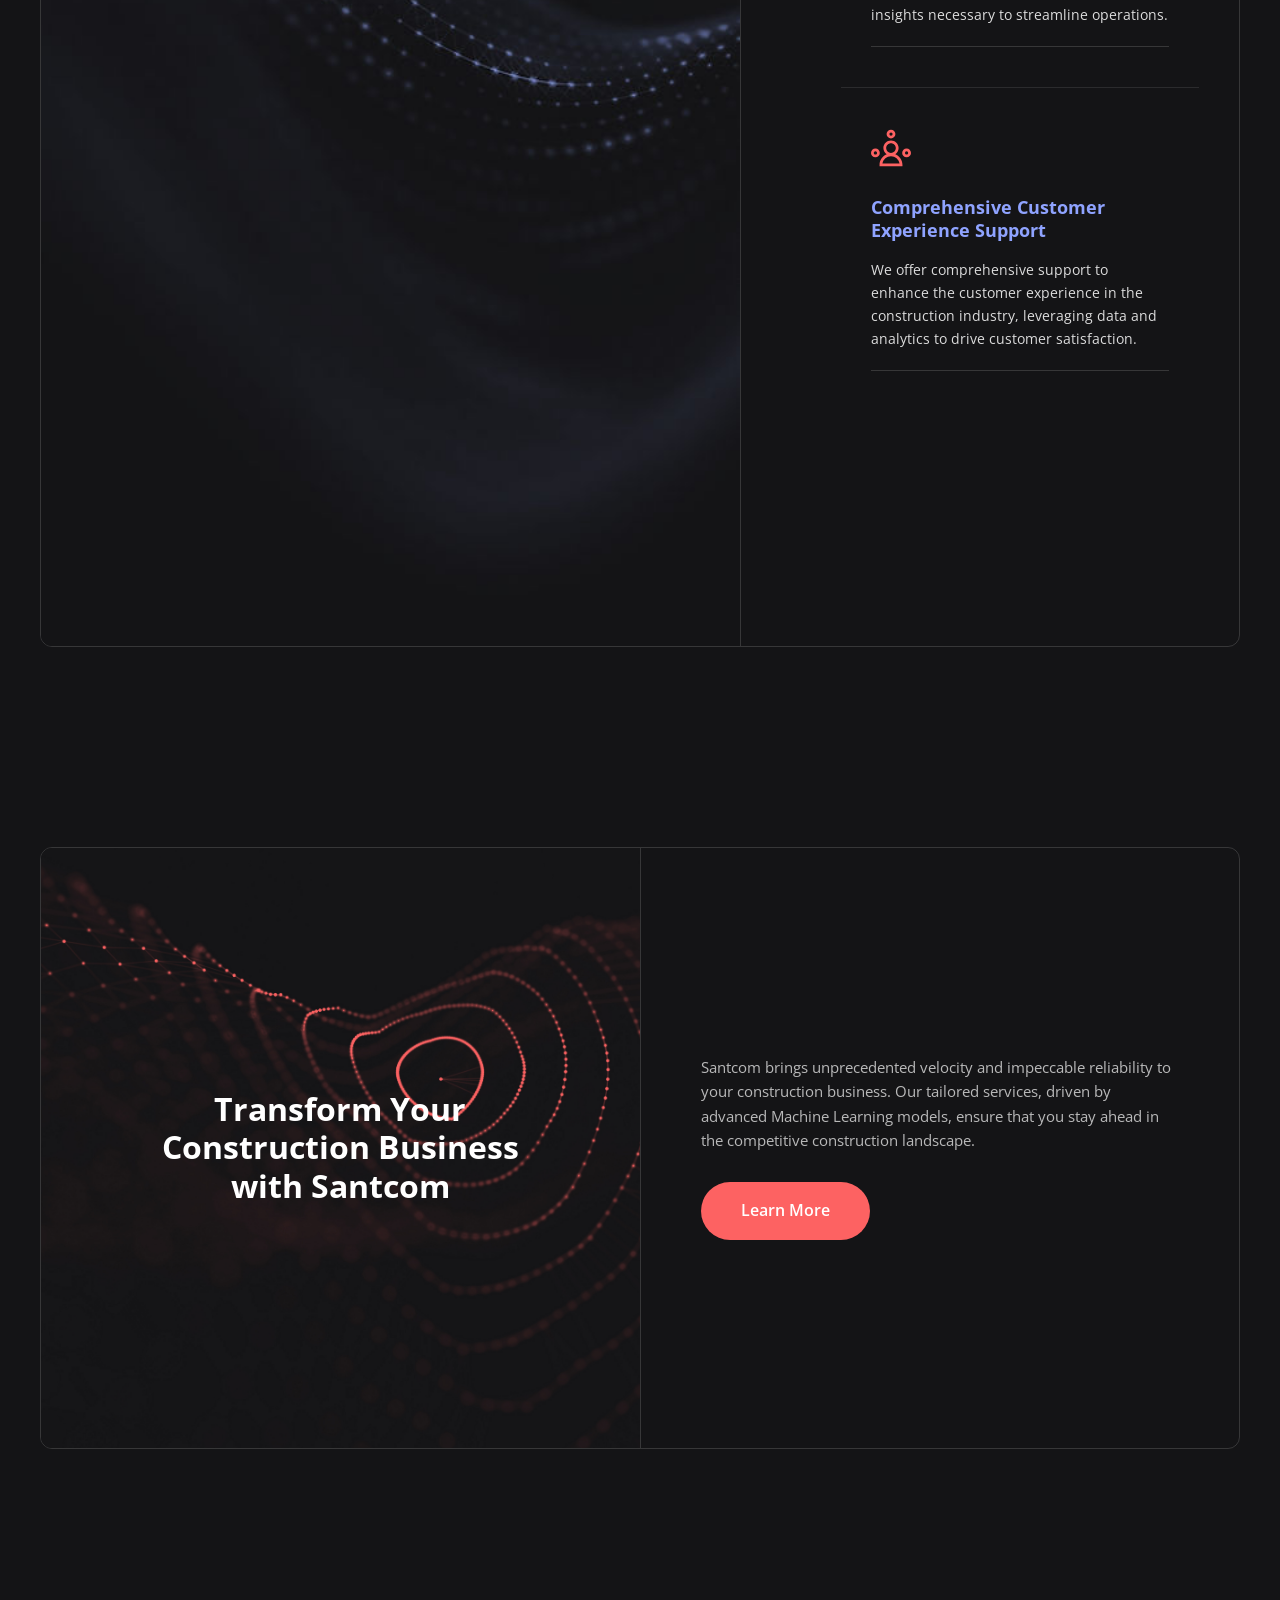
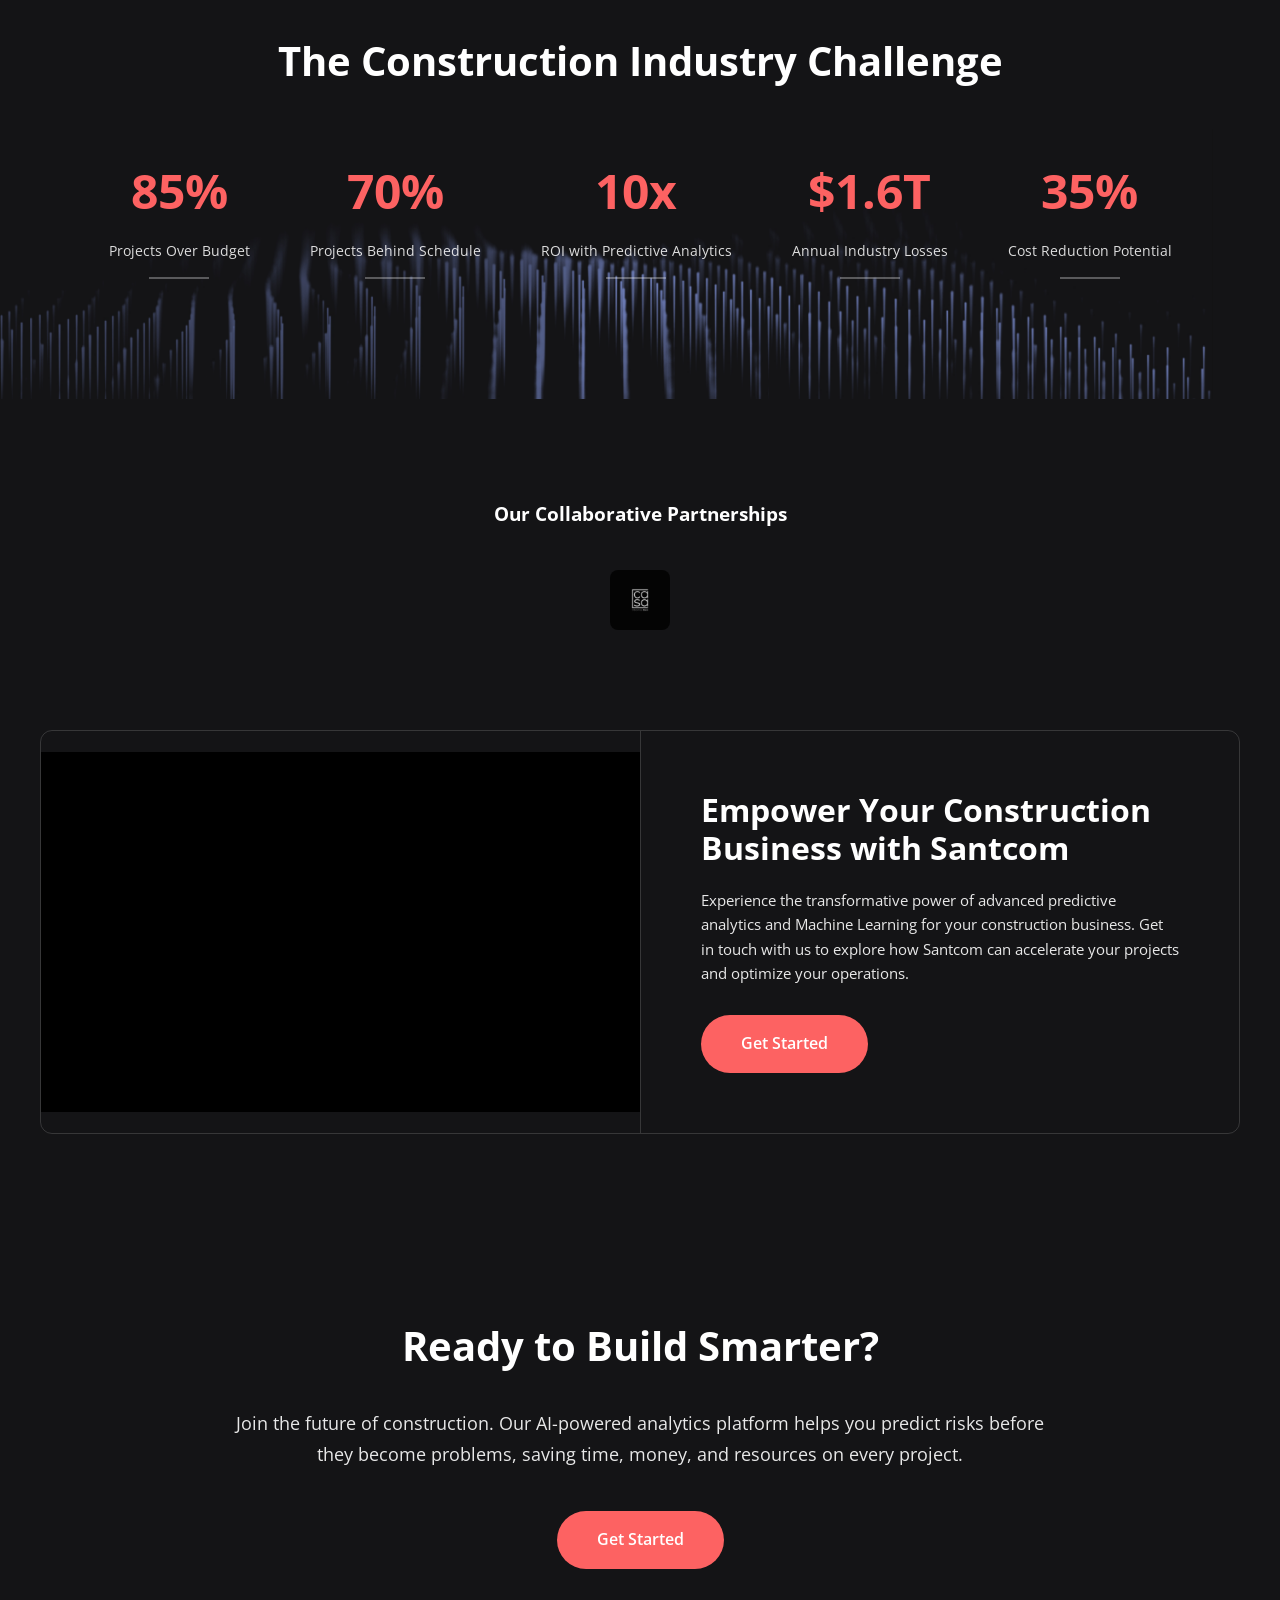
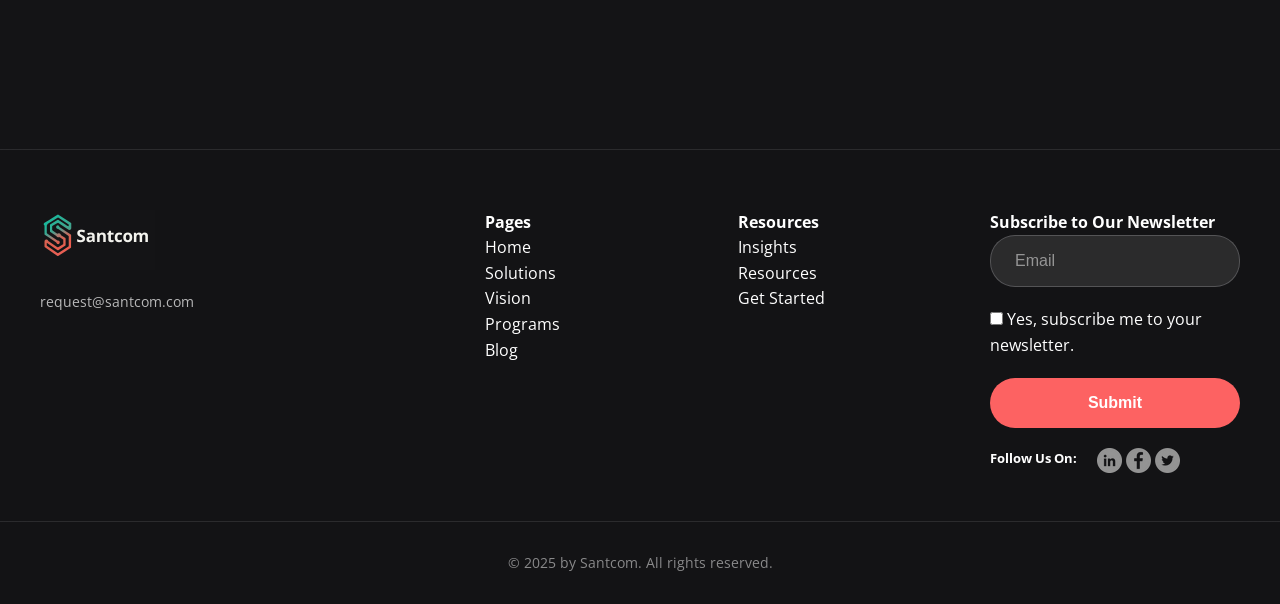
==== commit cea644a8: "Update site content and add bilingual support - Update contact email to request@santcom.com across a" ====
--- a/index.html
+++ b/index.html
@@ -22,6 +22,12 @@
     <link rel="stylesheet" href="assets/css/main.css">
 </head>
 <body>
+    <!-- Language Switcher -->
+    <div class="language-switcher">
+        <button id="lang-en" class="lang-btn active">EN</button>
+        <button id="lang-es" class="lang-btn">ES</button>
+    </div>
+
     <!-- Site Background -->
     <div class="site-background"></div>
 
@@ -159,32 +165,31 @@
                 <img class="stats-parallax-bg" src="assets/img/sec_3_image.png" alt="Background">
             </div>
             <div class="stats-content">
-                <h2>Experience and Reach</h2>
+                <h2>The Construction Industry Challenge</h2>
                 <div class="stats-grid">
                     <div class="stat-item scroll-animate">
-                        <div class="stat-number">5</div>
-                        <div class="stat-label">Years of Experience</div>
-                        <div class="stat-line"></div>
-                    </div>
-                    <div class="stat-item scroll-animate">
-                        <div class="stat-number">50+</div>
-                        <div class="stat-label">Construction Partners</div>
-                        <div class="stat-line"></div>
-                    </div>
-                    <div class="stat-item scroll-animate">
-                        <div class="stat-number">100M</div>
-                        <div class="stat-plus">+</div>
-                        <div class="stat-label">Projects Analyzed</div>
-                        <div class="stat-line"></div>
-                    </div>
-                    <div class="stat-item scroll-animate">
-                        <div class="stat-number">15</div>
-                        <div class="stat-label">Countries Served</div>
-                        <div class="stat-line"></div>
-                    </div>
-                    <div class="stat-item scroll-animate">
-                        <div class="stat-number">10+</div>
-                        <div class="stat-label">Industry Accolades</div>
+                        <div class="stat-number">85%</div>
+                        <div class="stat-label">Projects Over Budget</div>
+                        <div class="stat-line"></div>
+                    </div>
+                    <div class="stat-item scroll-animate">
+                        <div class="stat-number">70%</div>
+                        <div class="stat-label">Projects Behind Schedule</div>
+                        <div class="stat-line"></div>
+                    </div>
+                    <div class="stat-item scroll-animate">
+                        <div class="stat-number">10x</div>
+                        <div class="stat-label">ROI with Predictive Analytics</div>
+                        <div class="stat-line"></div>
+                    </div>
+                    <div class="stat-item scroll-animate">
+                        <div class="stat-number">$1.6T</div>
+                        <div class="stat-label">Annual Industry Losses</div>
+                        <div class="stat-line"></div>
+                    </div>
+                    <div class="stat-item scroll-animate">
+                        <div class="stat-number">35%</div>
+                        <div class="stat-label">Cost Reduction Potential</div>
                         <div class="stat-line"></div>
                     </div>
                 </div>
@@ -195,10 +200,7 @@
         <section class="partnership-section">
             <h2>Our Collaborative Partnerships</h2>
             <div class="partnership-logos">
-                <img src="assets/img/logo1.png" alt="Partner 1">
-                <img src="assets/img/logo2.png" alt="Partner 2">
-                <img src="assets/img/logo3.png" alt="Partner 3">
-                <img src="assets/img/logo4.png" alt="Partner 4">
+                <img src="assets/img/casa-logo.jpg" alt="CASA" style="max-height: 120px; width: auto; background: #000; padding: 15px; border-radius: 8px;">
             </div>
         </section>
 
@@ -222,8 +224,8 @@
 
         <!-- CTA Section -->
         <section class="cta-section">
-            <h2>Empower Your Construction Business with Santcom</h2>
-            <p>Experience the transformative power of advanced predictive analytics and Machine Learning for your construction business. Get in touch with us to explore how Santcom can accelerate your projects and optimize your operations.</p>
+            <h2>Ready to Build Smarter?</h2>
+            <p>Join the future of construction. Our AI-powered analytics platform helps you predict risks before they become problems, saving time, money, and resources on every project.</p>
             <a href="pages/get-started.html" class="btn-primary btn-large">Get Started</a>
         </section>
 
@@ -234,9 +236,9 @@
                     <div class="footer-logo">
                         <img src="assets/img/santcom_logo.png" alt="Santcom Logo">
                     </div>
-                    <p class="footer-contact">123-456-7890</p>
-                    <p class="footer-contact">info@santcom.com</p>
-                    <p class="footer-contact">123 Santcom St, San Francisco, CA 94158</p>
+                    
+                    <p class="footer-contact">request@santcom.com</p>
+                    
                 </div>
                 <div class="footer-col">
                     <h4>Pages</h4>
@@ -273,7 +275,7 @@
                 </div>
             </div>
             <div class="footer-bottom">
-                <p>&copy; 2023 by Santcom. All rights reserved.</p>
+                <p>&copy; 2025 by Santcom. All rights reserved.</p>
             </div>
         </footer>
     </div>
--- a/assets/css/main.css
+++ b/assets/css/main.css
@@ -929,3 +929,42 @@
         max-width: none;
     }
 }
+
+/* ============================================
+   LANGUAGE SWITCHER STYLES
+   ============================================ */
+
+.language-switcher {
+    position: fixed;
+    top: 20px;
+    right: 20px;
+    z-index: 1001;
+    display: flex;
+    gap: 5px;
+    background: rgba(20, 20, 22, 0.9);
+    padding: 5px;
+    border-radius: 20px;
+    backdrop-filter: blur(10px);
+    -webkit-backdrop-filter: blur(10px);
+}
+
+.lang-btn {
+    padding: 8px 12px;
+    border: none;
+    background: transparent;
+    color: rgba(255, 255, 255, 0.7);
+    cursor: pointer;
+    font-size: 14px;
+    font-weight: 500;
+    border-radius: 15px;
+    transition: all 0.3s ease;
+}
+
+.lang-btn:hover {
+    color: #fff;
+}
+
+.lang-btn.active {
+    background: #FD6262;
+    color: #fff;
+}
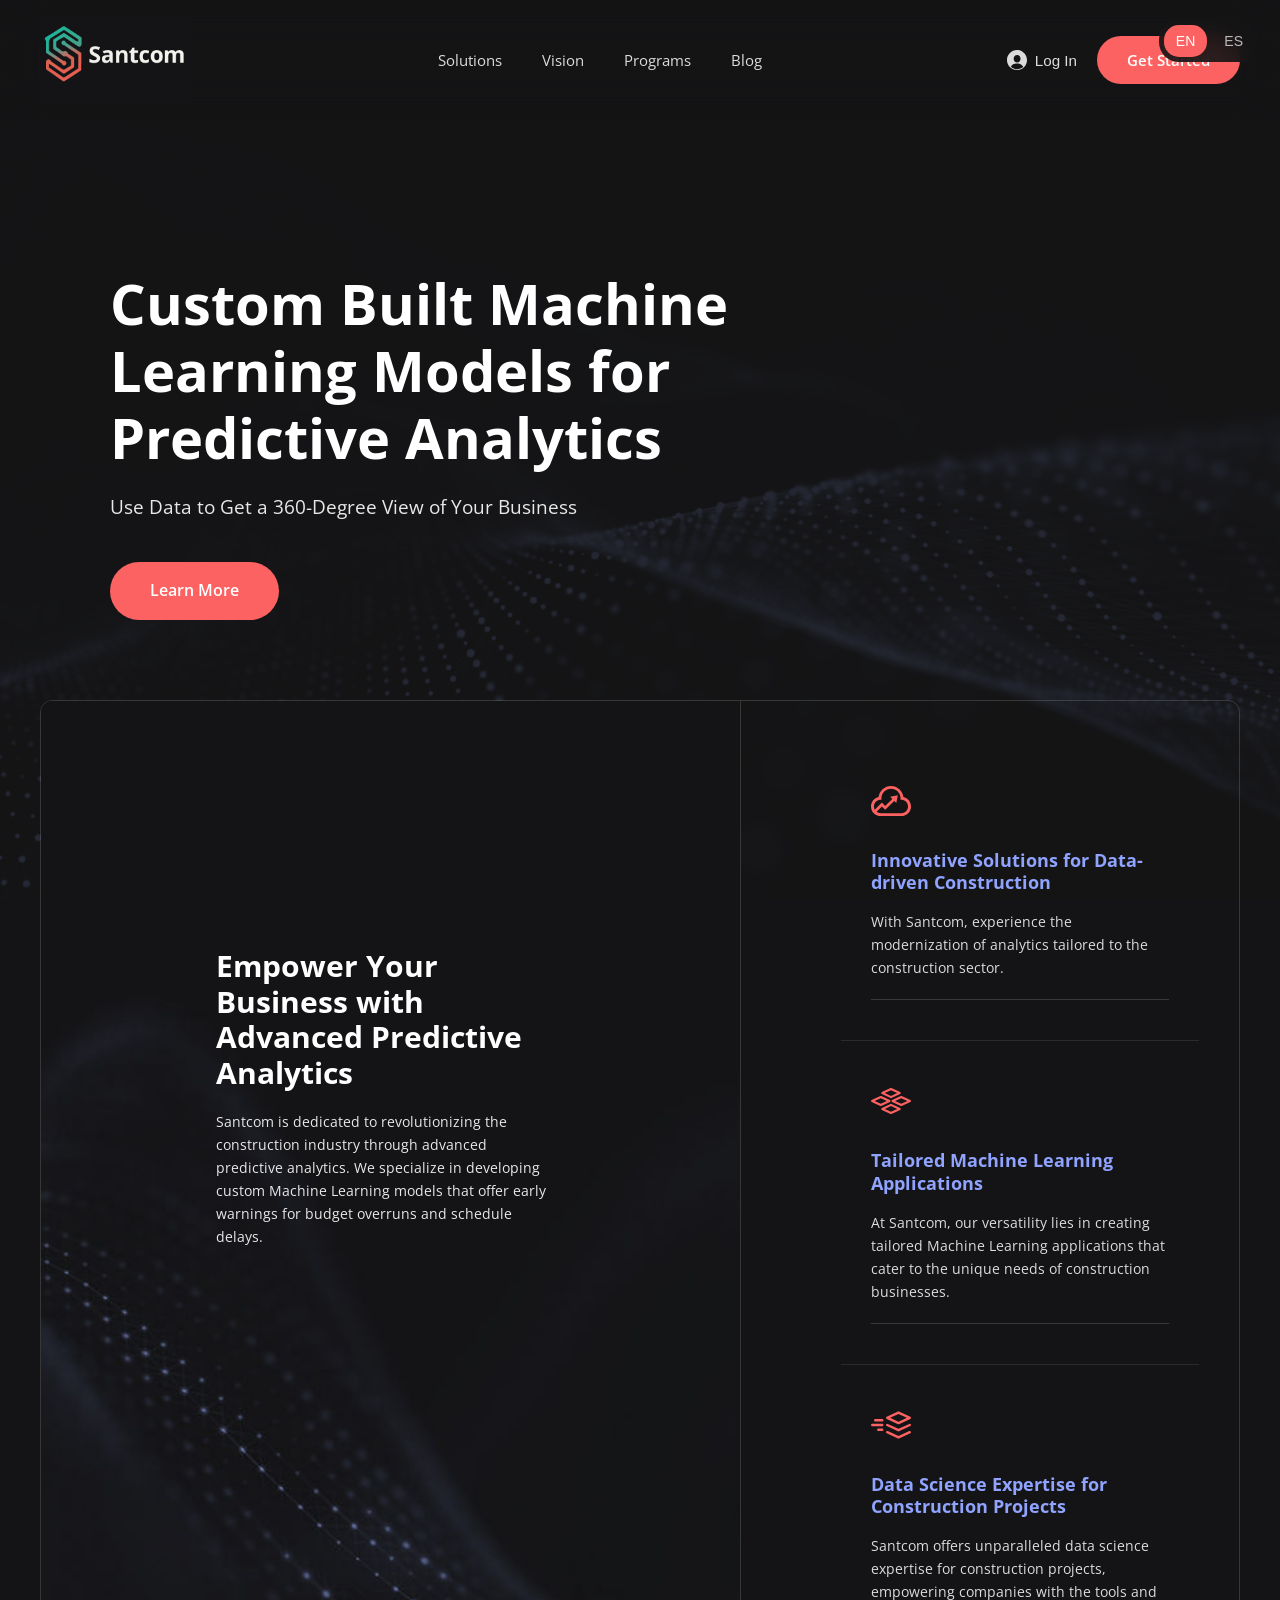
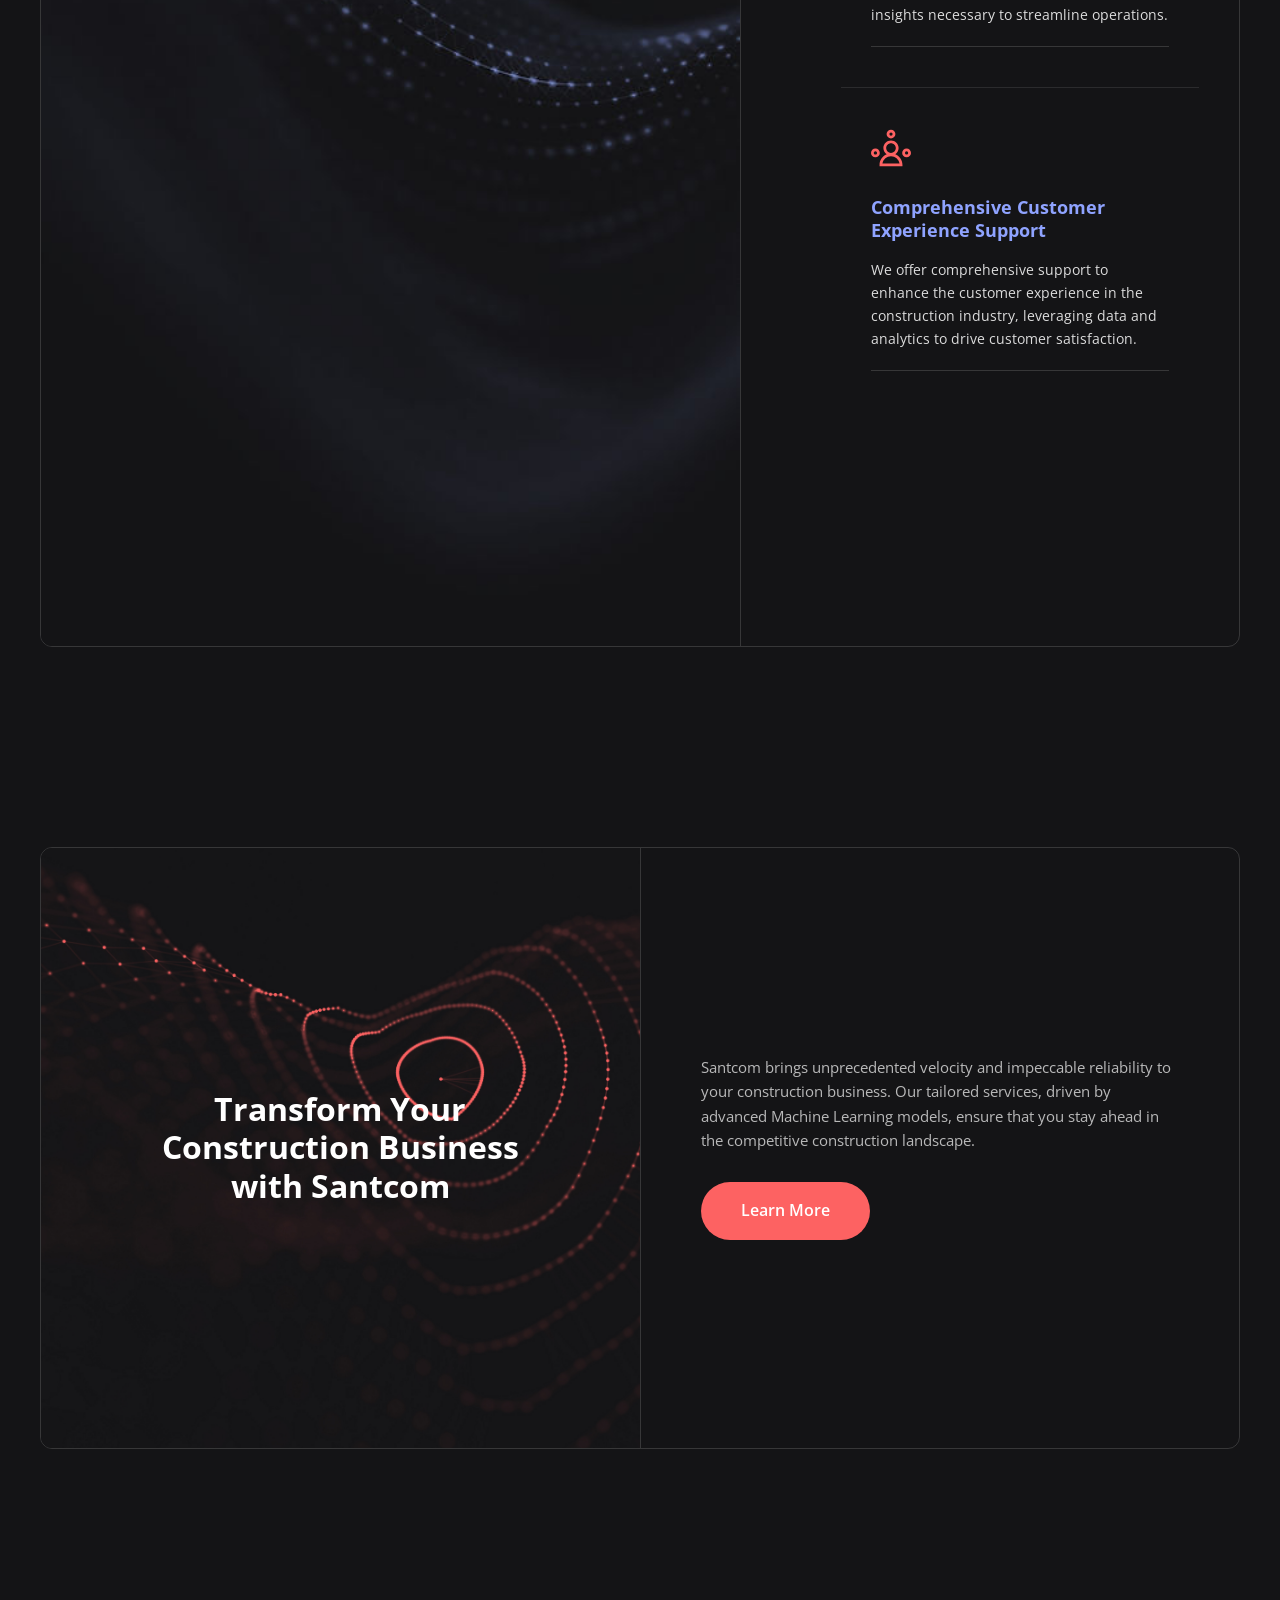
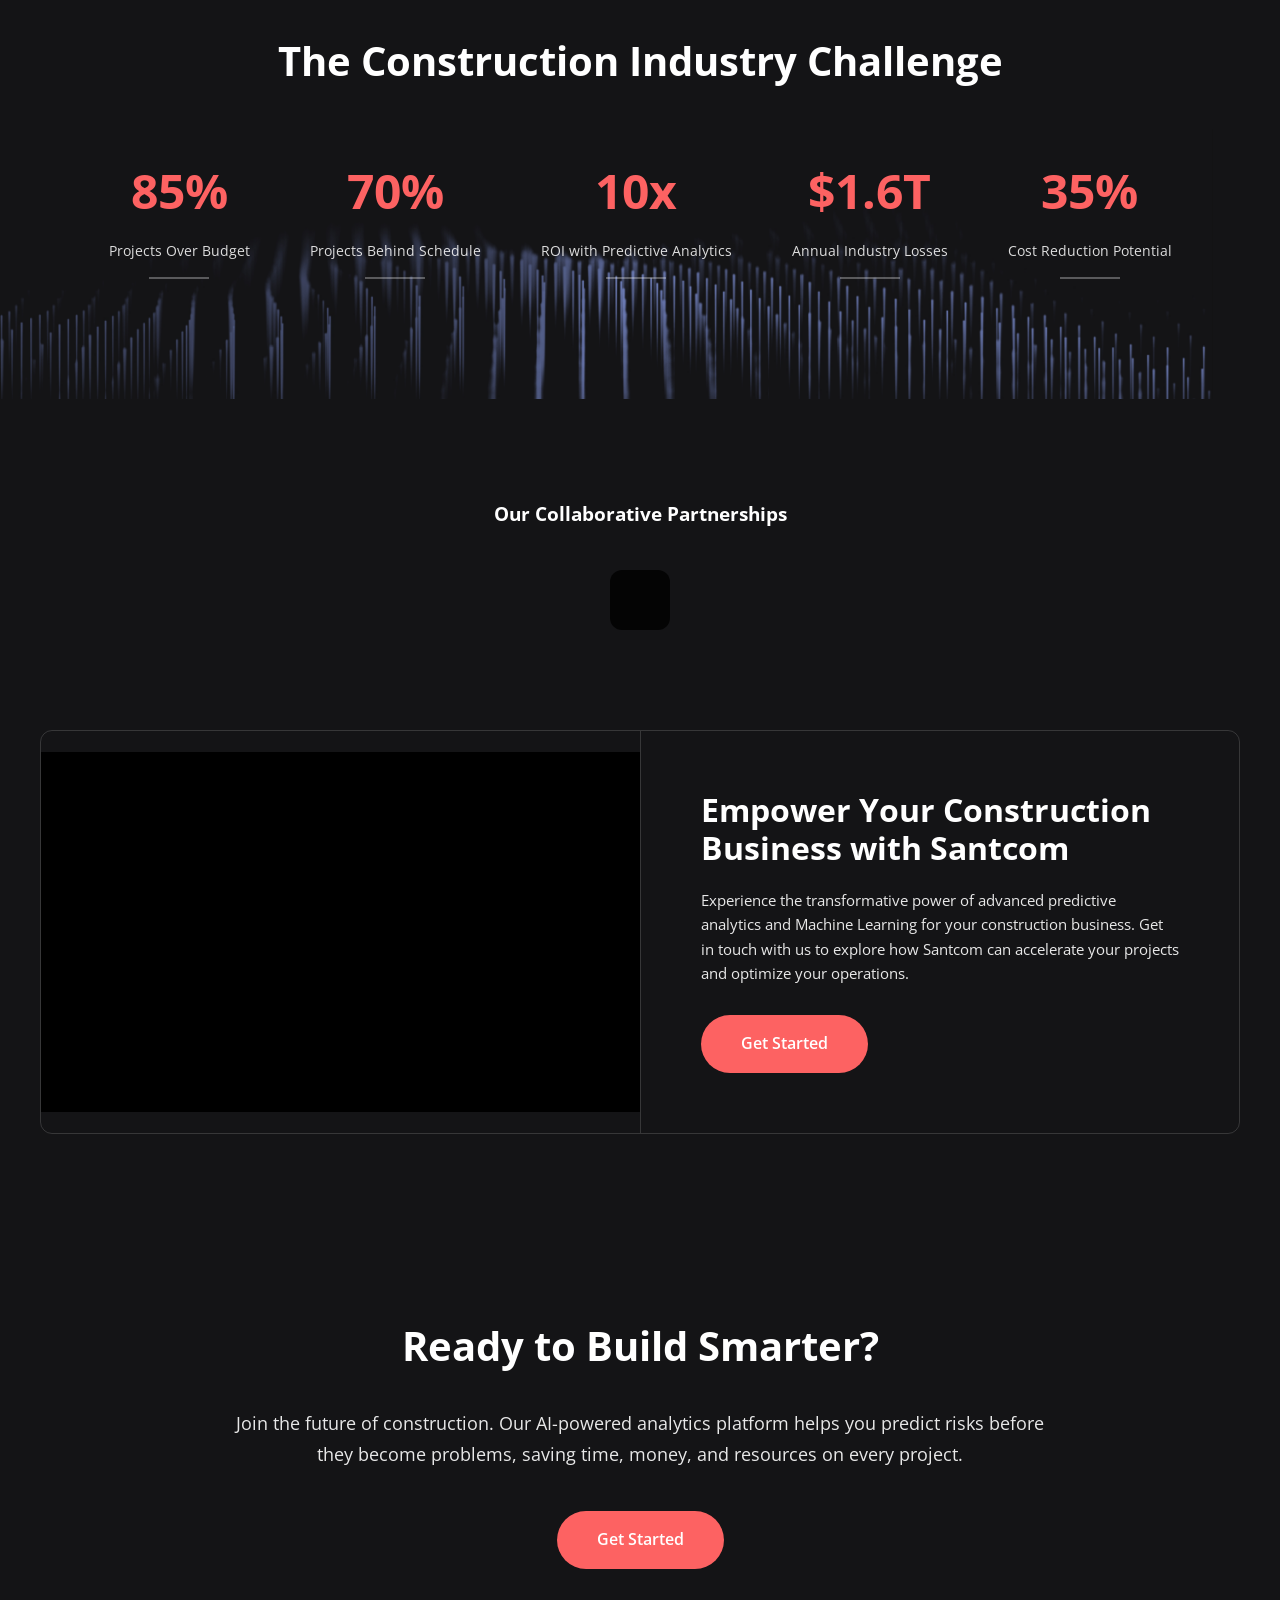
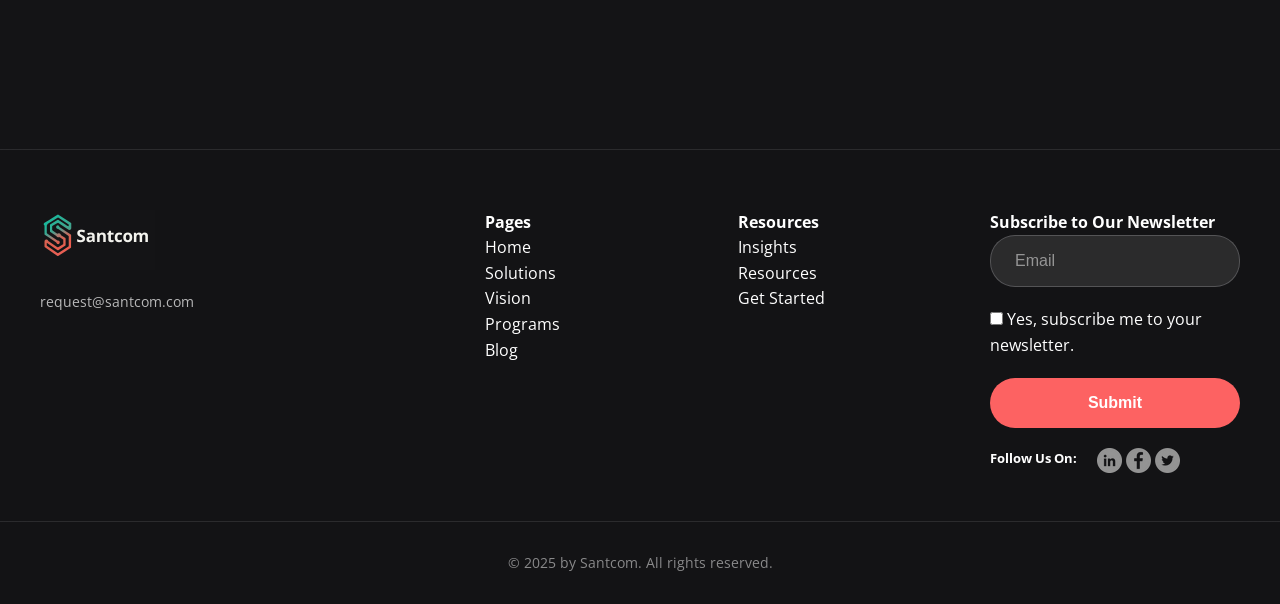
==== commit ada98562: "Increase CASA partner logo size - Changed max-height from 120px to 400px (3x+ larger) - Increased pa" ====
--- a/index.html
+++ b/index.html
@@ -200,7 +200,7 @@
         <section class="partnership-section">
             <h2>Our Collaborative Partnerships</h2>
             <div class="partnership-logos">
-                <img src="assets/img/casa-logo.jpg" alt="CASA" style="max-height: 120px; width: auto; background: #000; padding: 15px; border-radius: 8px;">
+                <img src="assets/img/casa-logo.jpg" alt="CASA" style="max-height: 400px; width: auto; background: #000; padding: 30px; border-radius: 12px;">
             </div>
         </section>
 
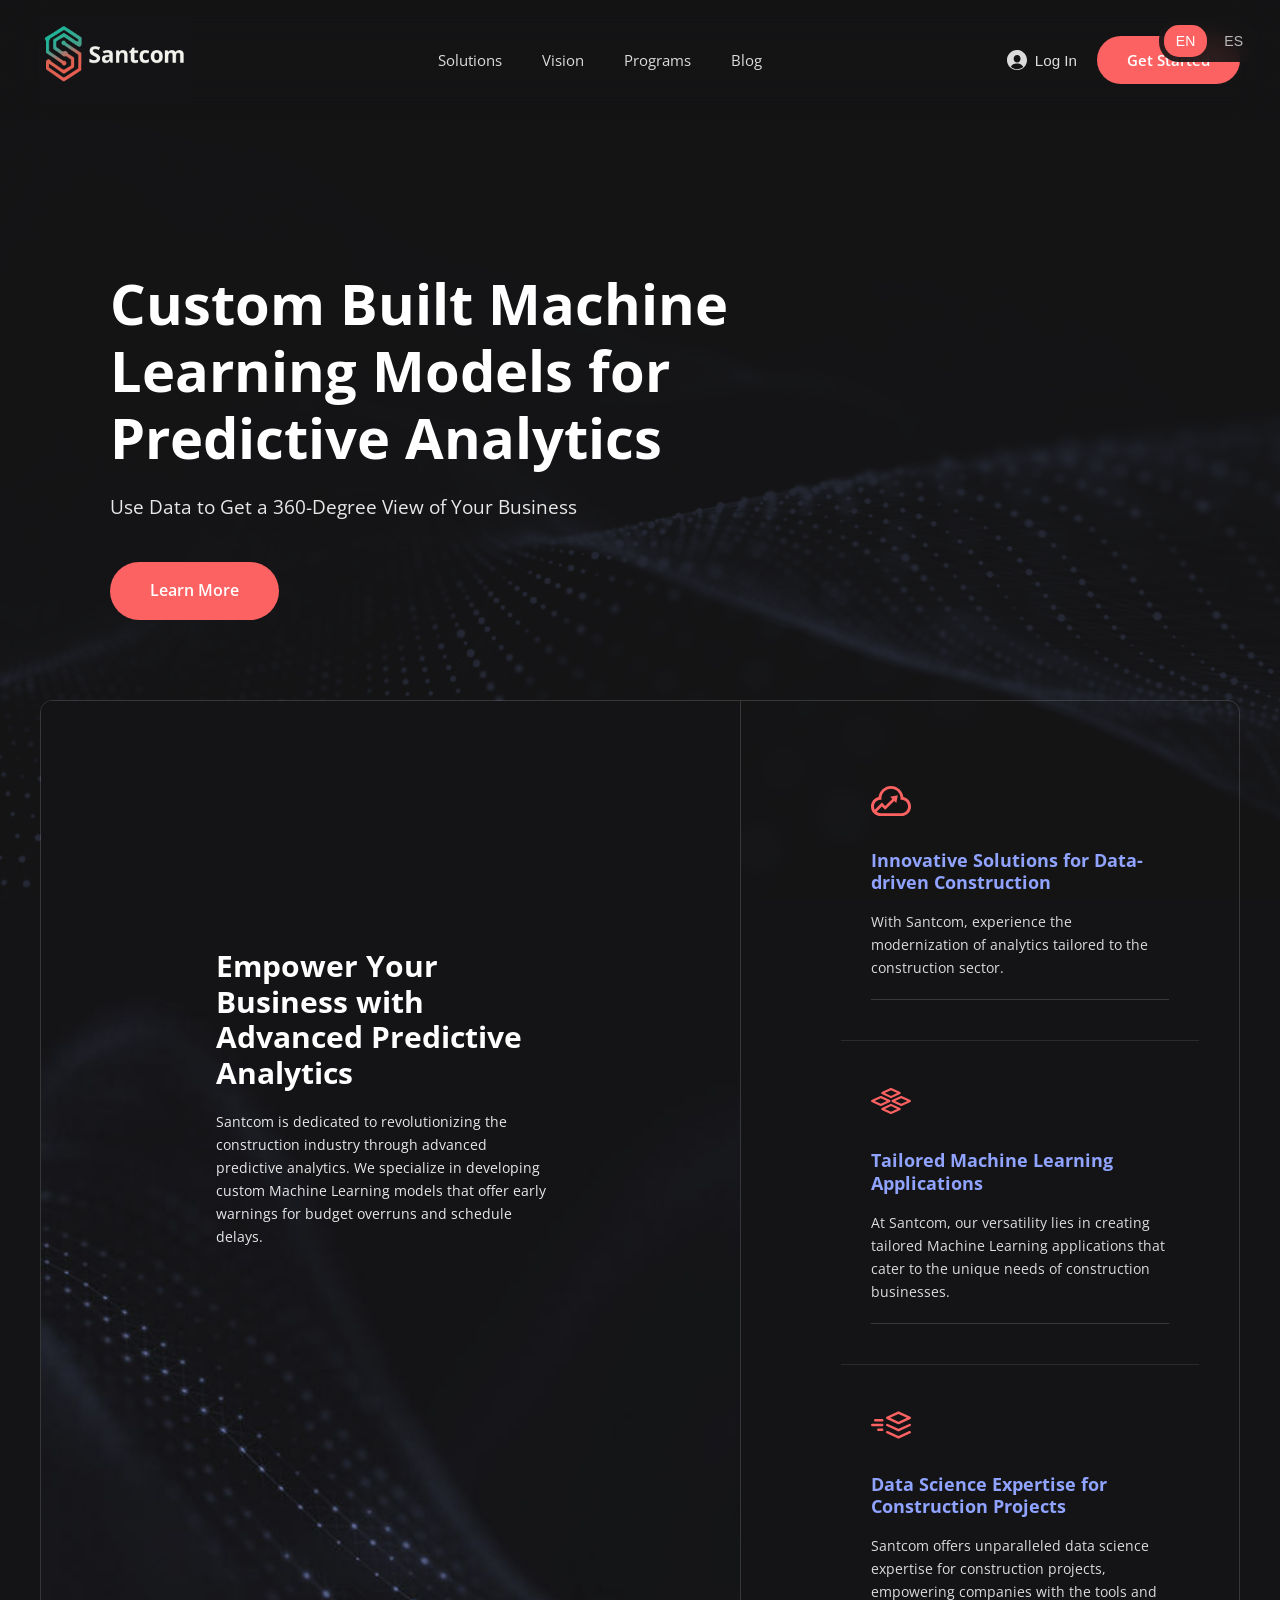
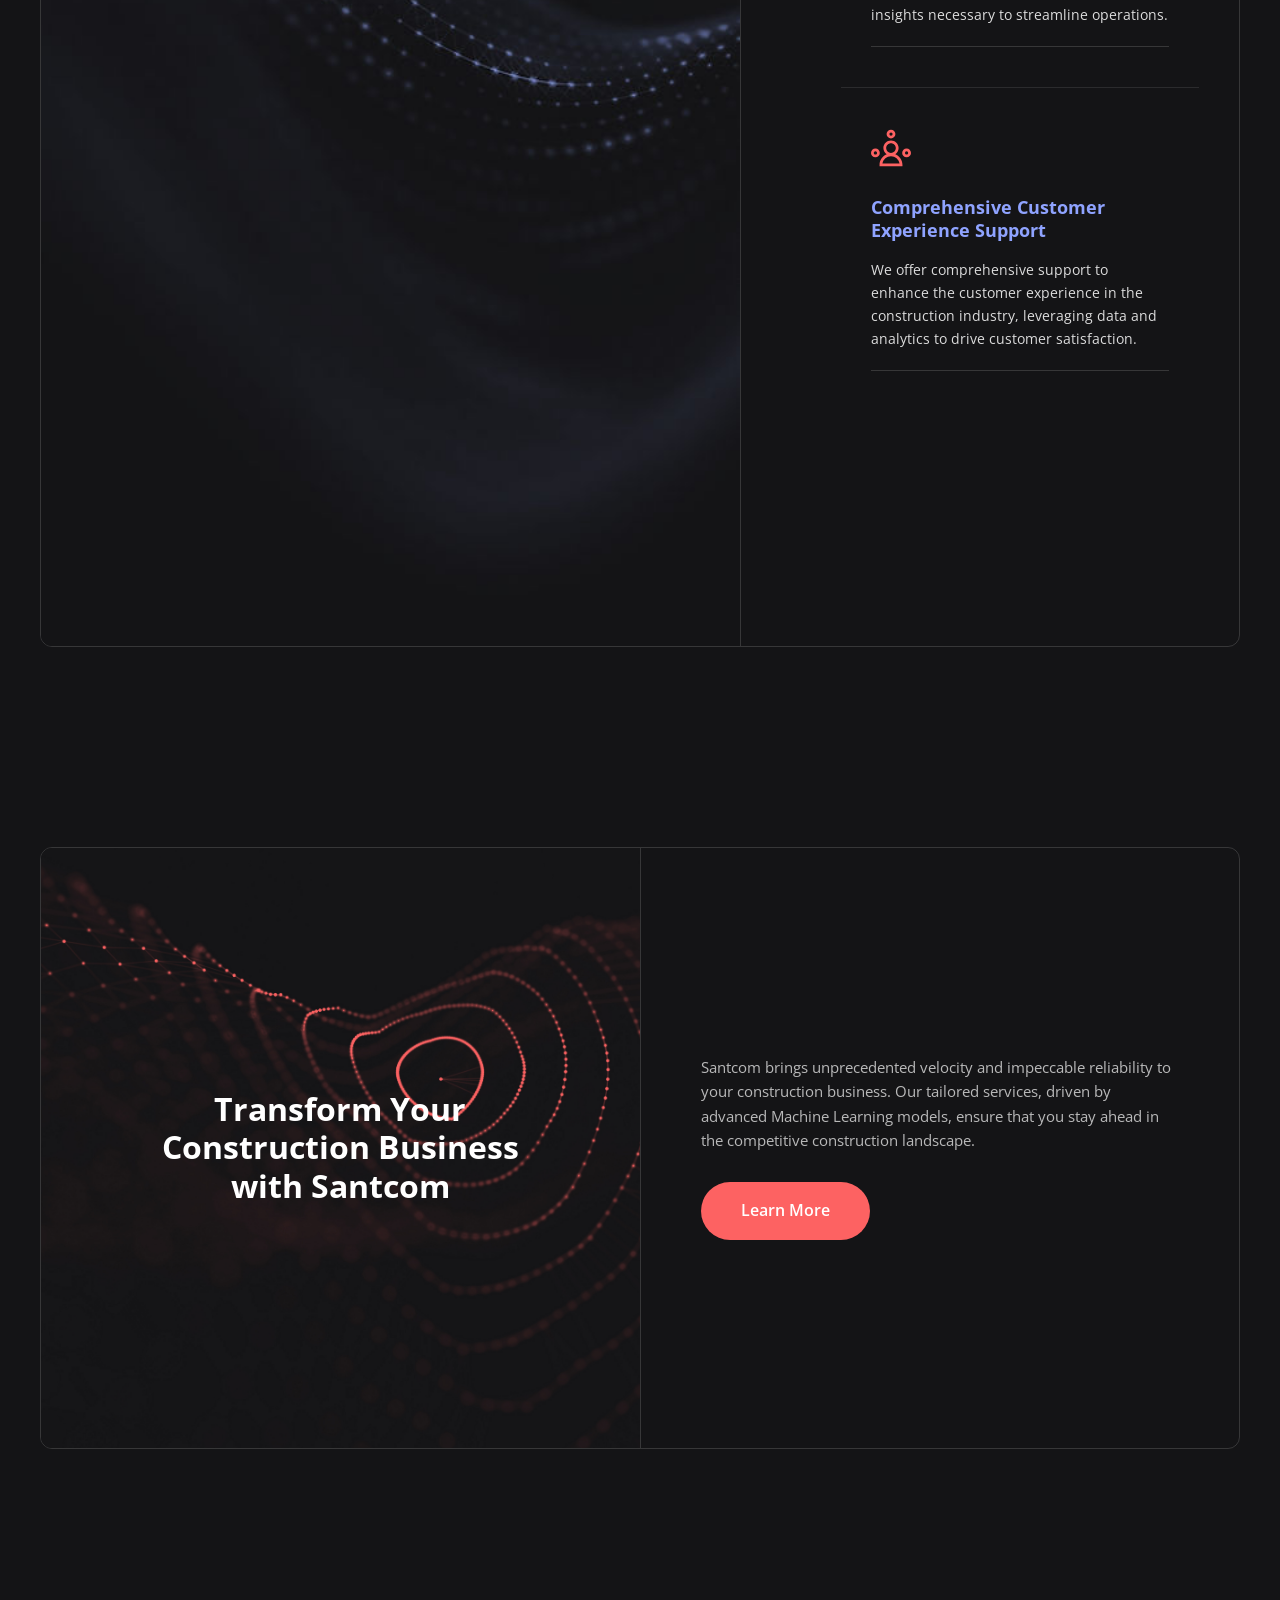
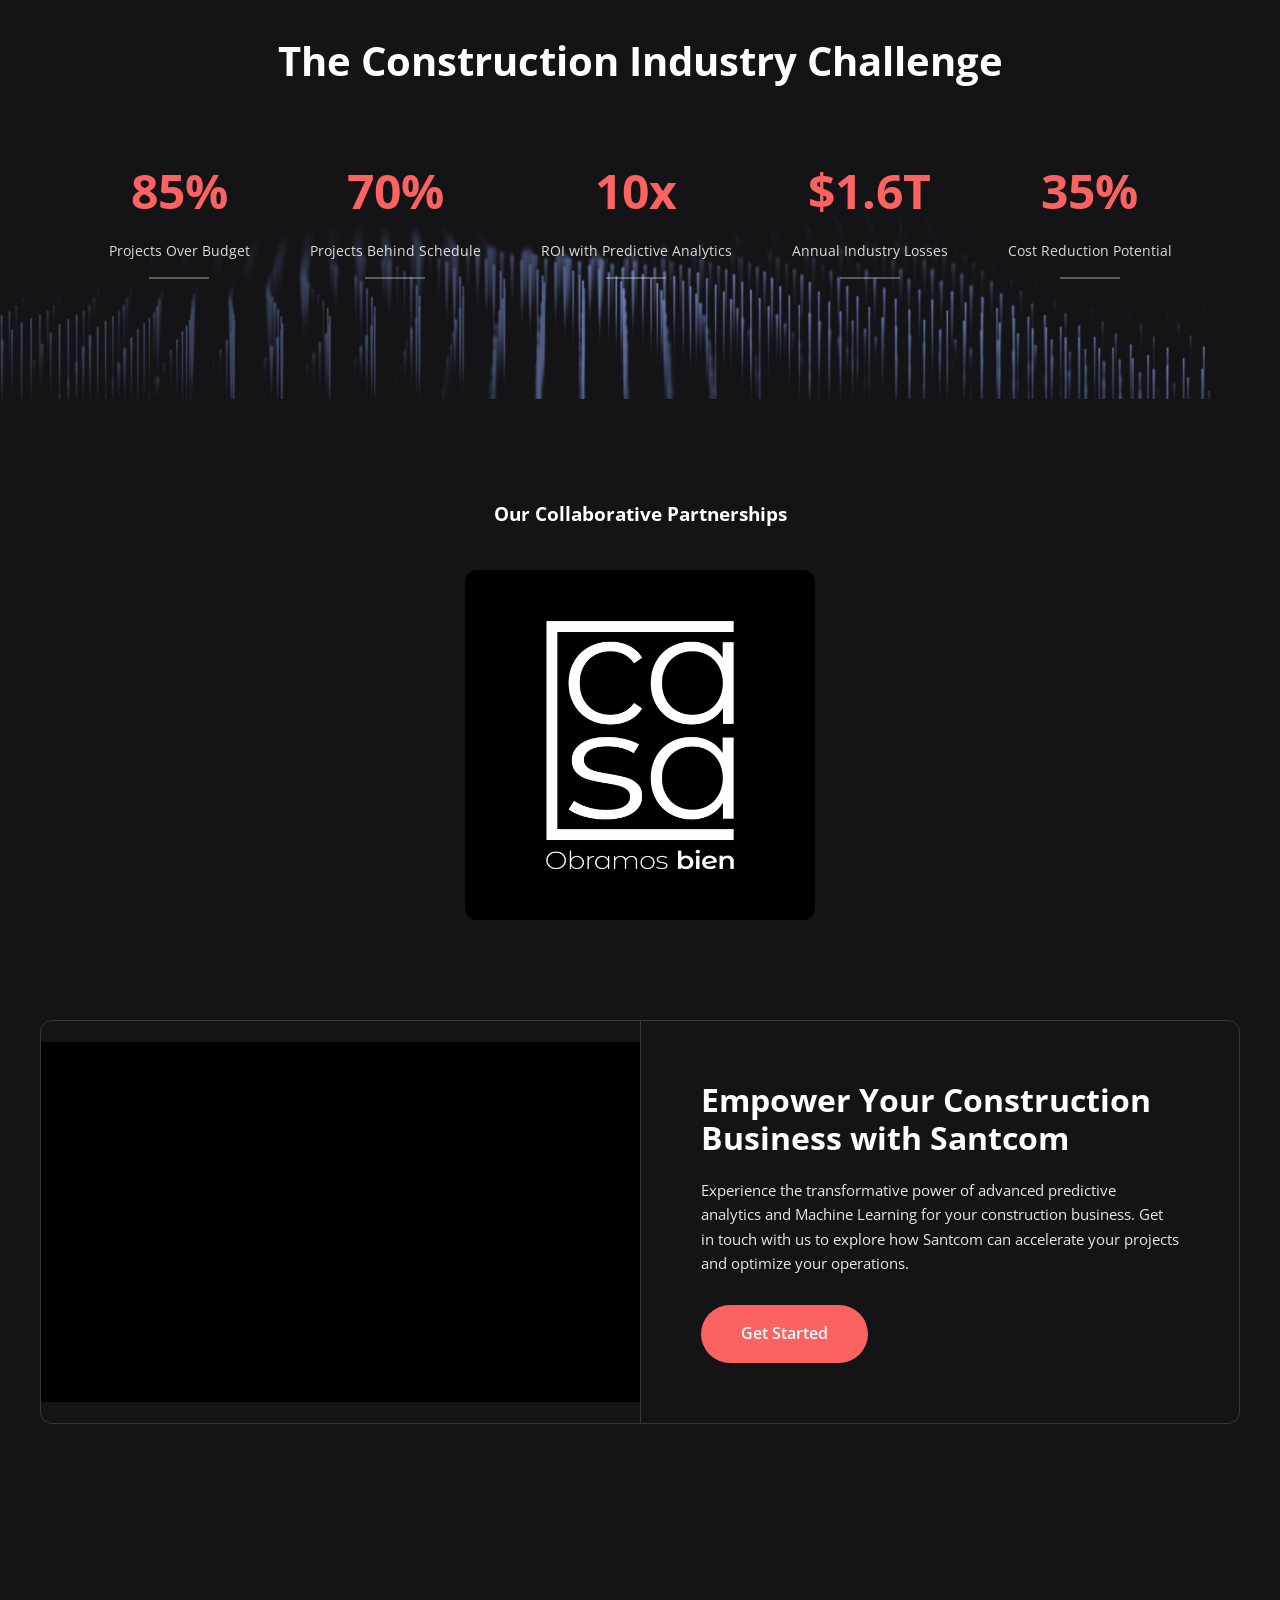
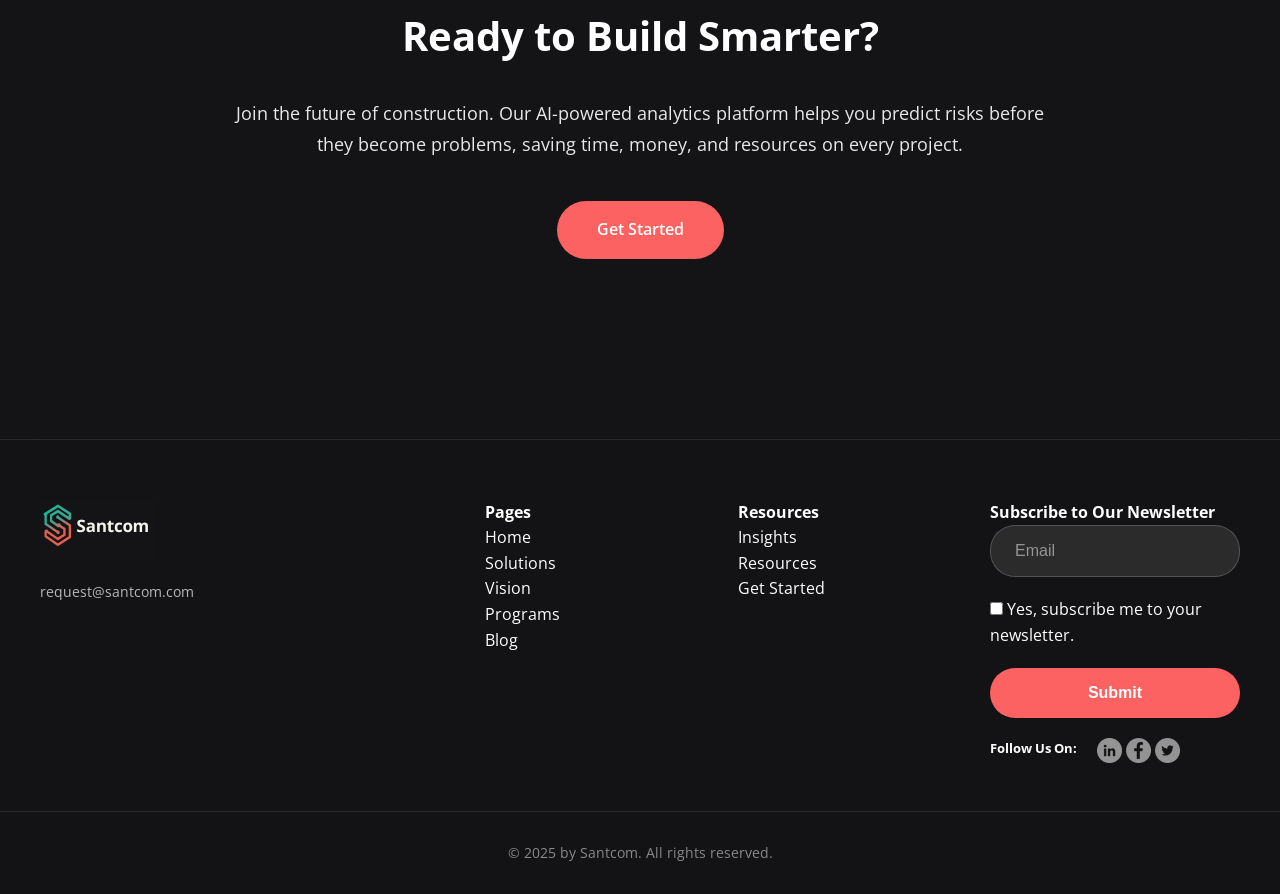
==== commit eafb01f0: "Fix CASA partner logo display size - Update CSS .partnership-logos img to use max-height: 350px inst" ====
--- a/index.html
+++ b/index.html
@@ -200,7 +200,7 @@
         <section class="partnership-section">
             <h2>Our Collaborative Partnerships</h2>
             <div class="partnership-logos">
-                <img src="assets/img/casa-logo.jpg" alt="CASA" style="max-height: 400px; width: auto; background: #000; padding: 30px; border-radius: 12px;">
+                <img src="assets/img/casa-logo.jpg" alt="CASA - Obramos bien">
             </div>
         </section>
 
--- a/assets/css/main.css
+++ b/assets/css/main.css
@@ -494,14 +494,18 @@
 }
 
 .partnership-logos img {
-    height: 60px;
+    height: auto;
+    max-height: 350px;
     width: auto;
-    opacity: 0.8;
-    transition: opacity 0.3s;
+    max-width: 100%;
+    opacity: 1;
+    transition: transform 0.3s, opacity 0.3s;
+    border-radius: 12px;
 }
 
 .partnership-logos img:hover {
-    opacity: 1;
+    opacity: 0.9;
+    transform: scale(1.02);
 }
 
 /* ============================================
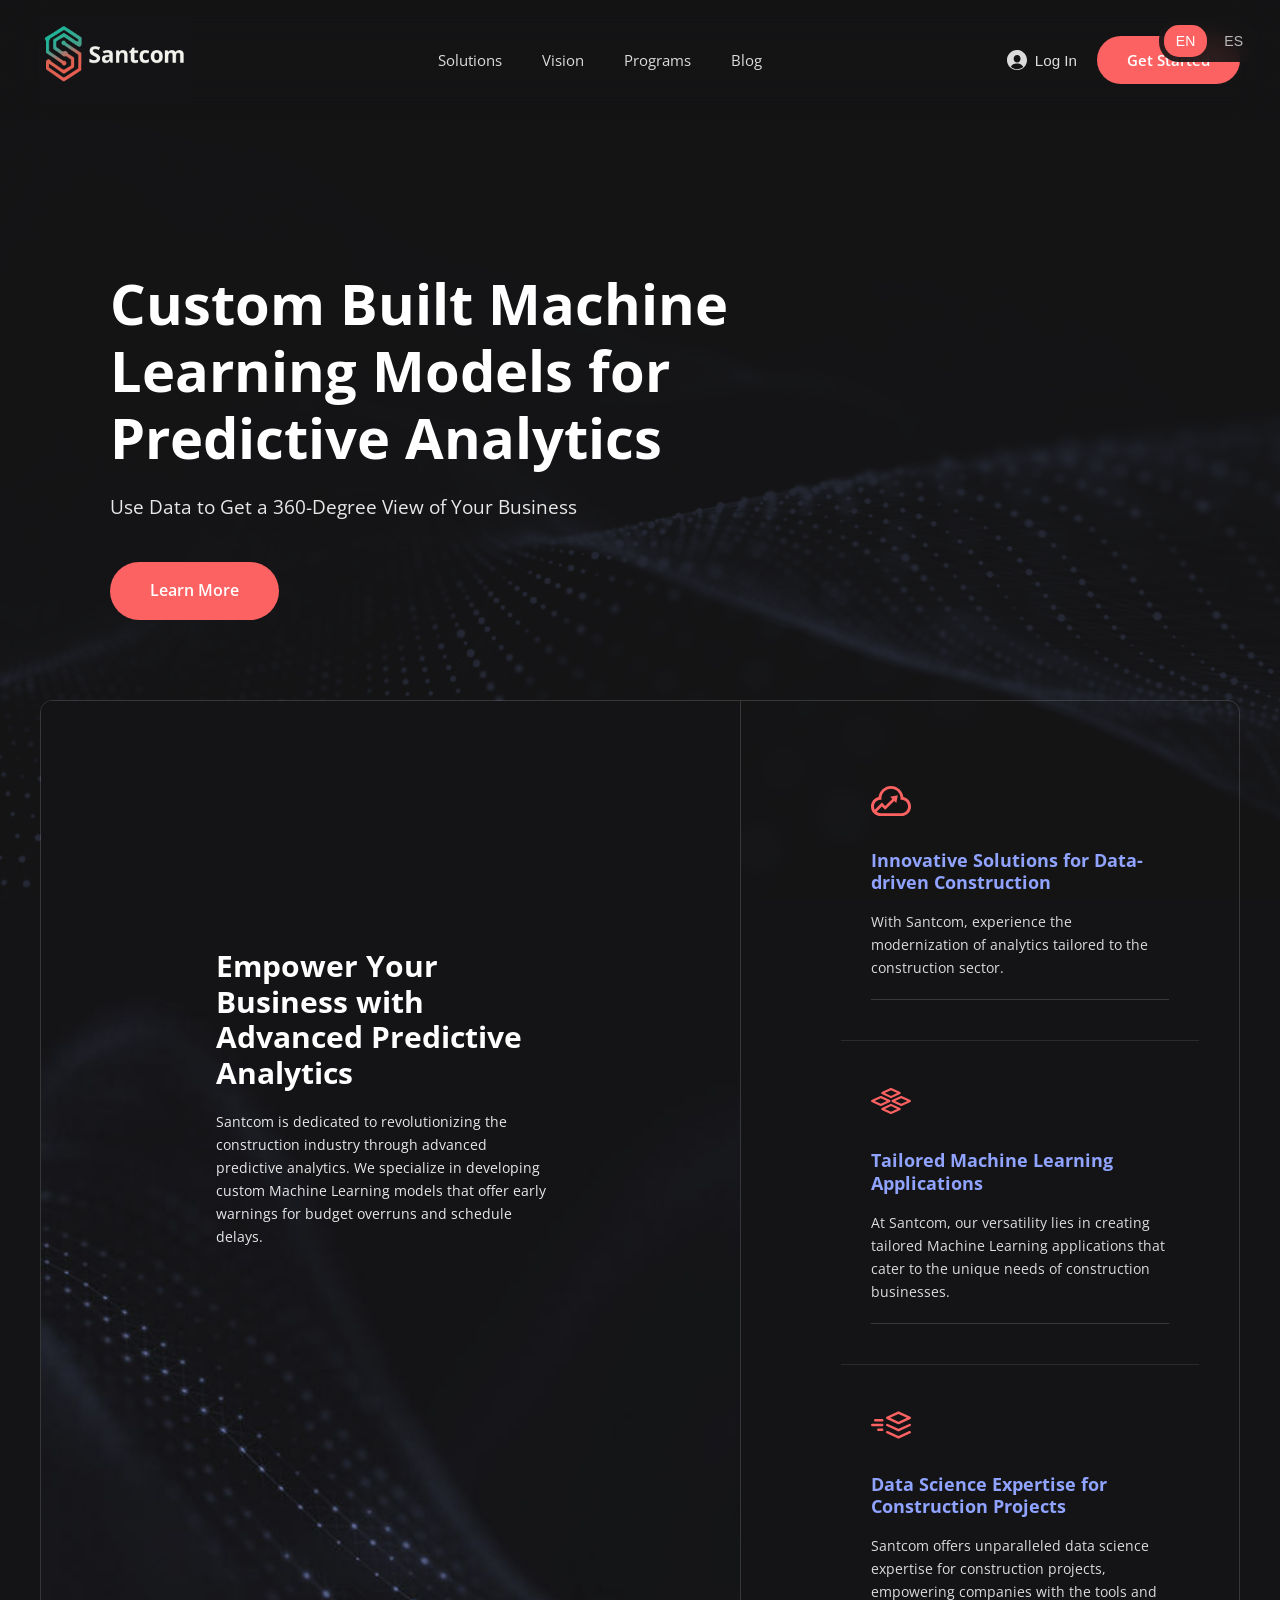
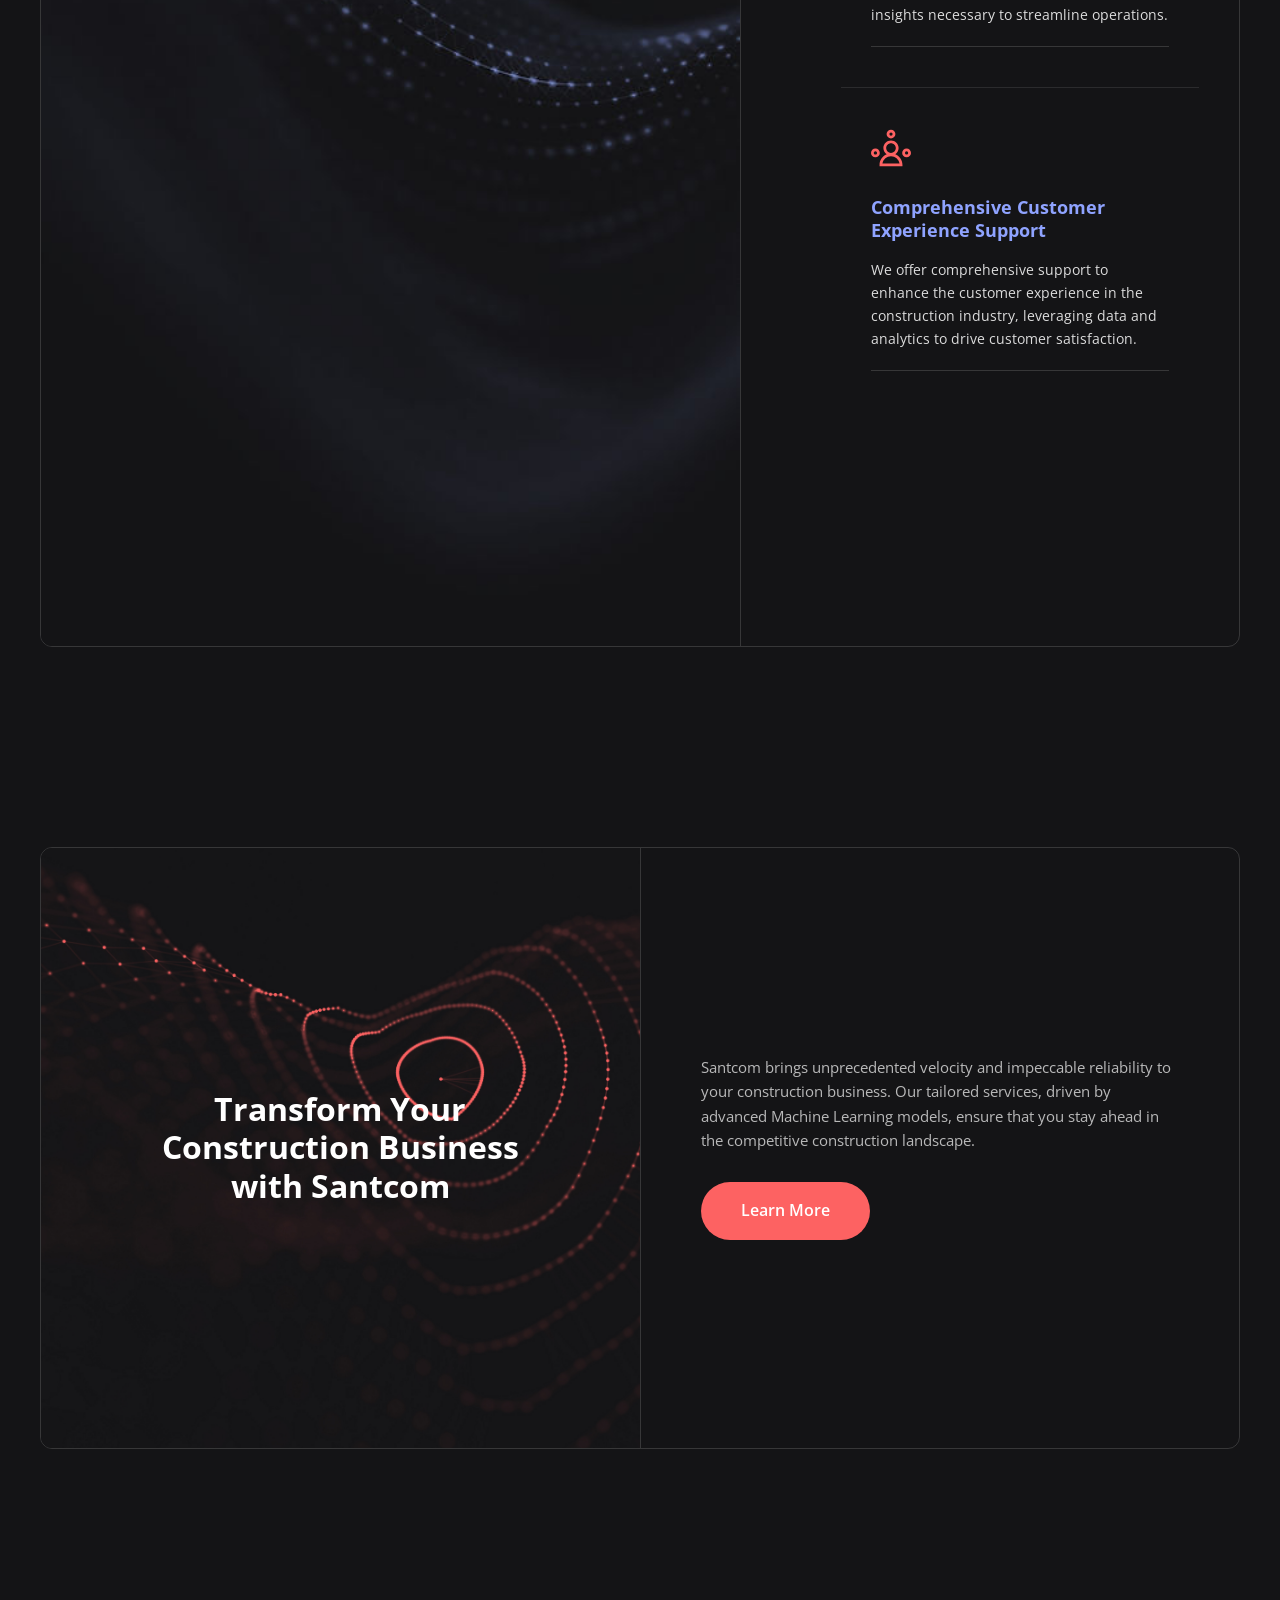
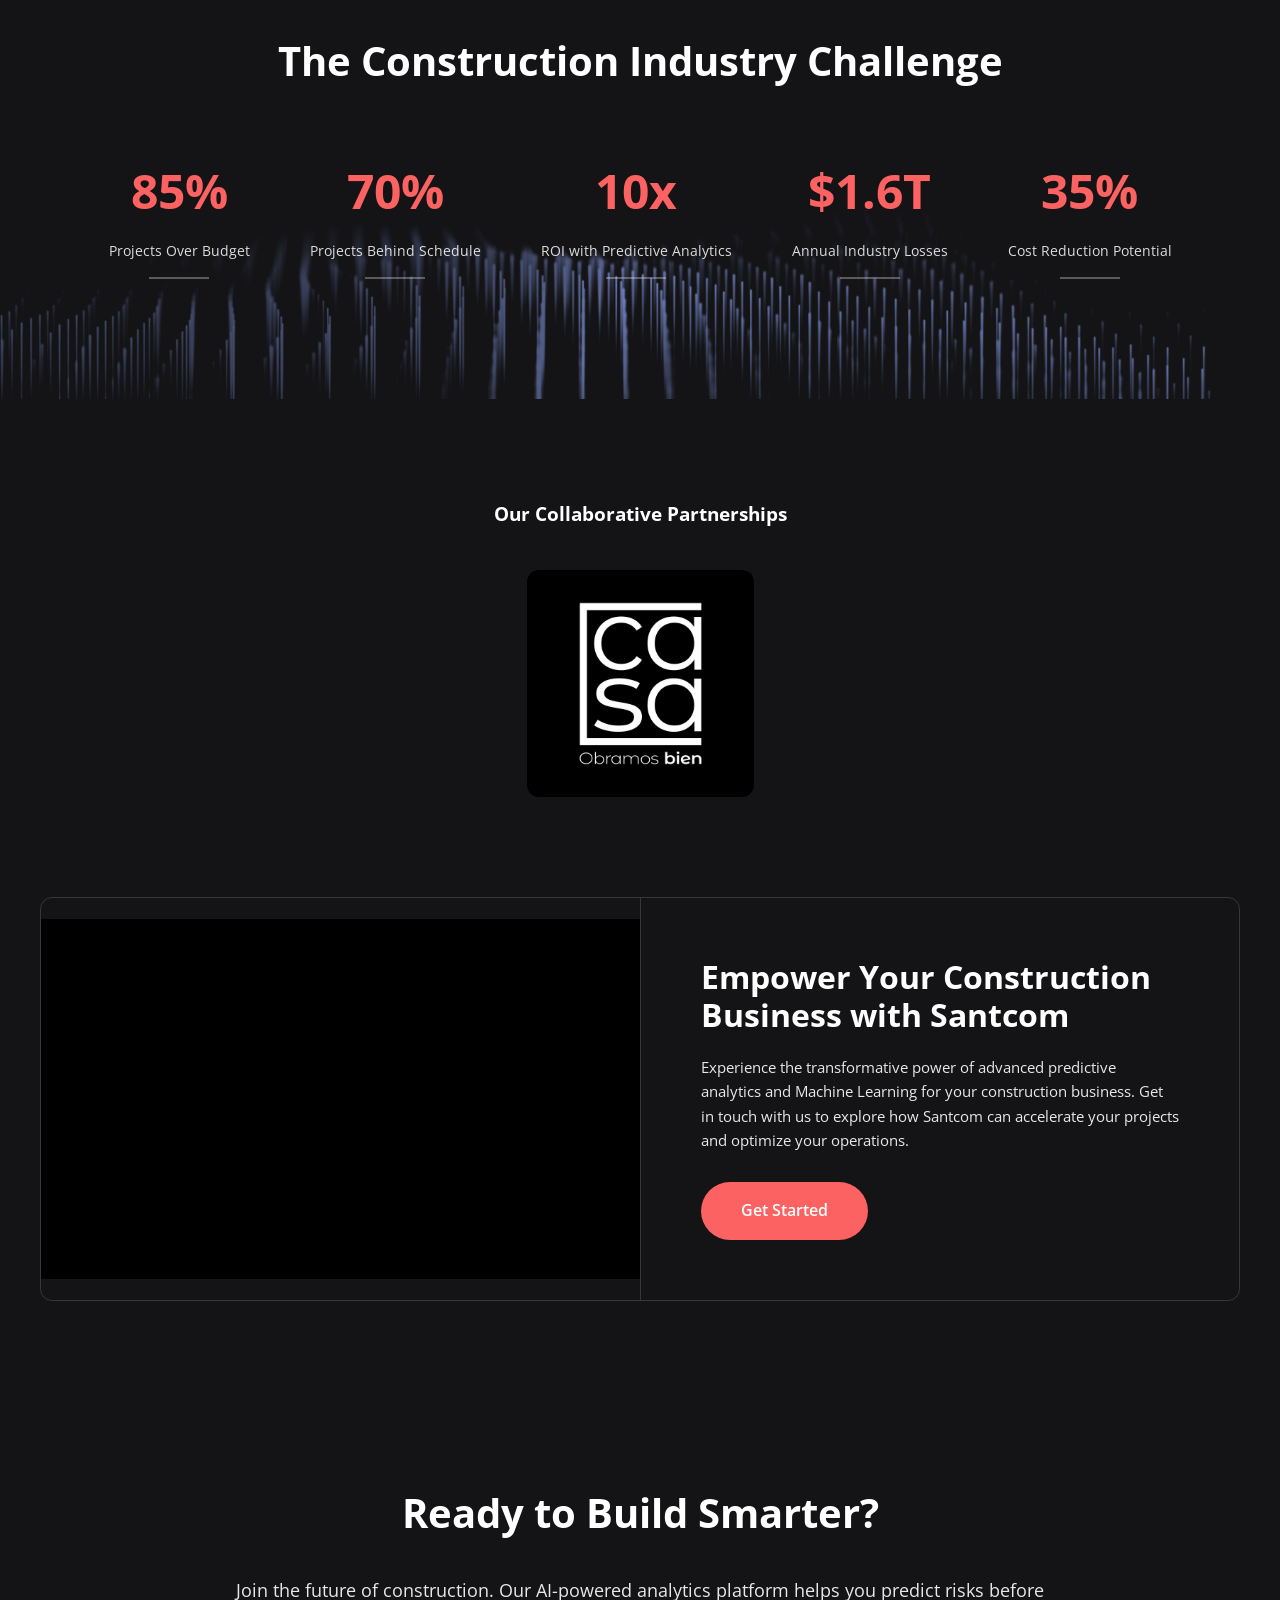
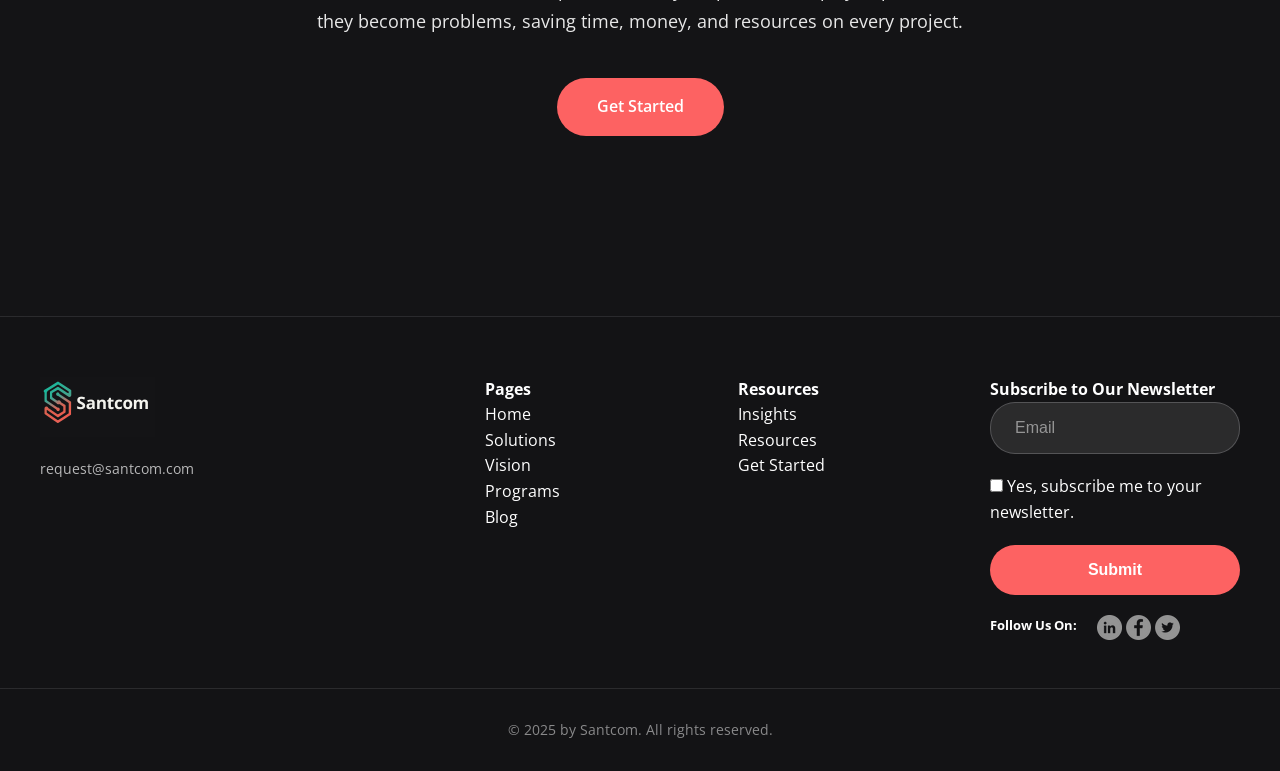
==== commit 44ce7416: "Add cache-busting version to CSS (v=04) for logo size update 🤖 Generated with [Claude Code](https://" ====
--- a/index.html
+++ b/index.html
@@ -19,7 +19,7 @@
     <link href="https://fonts.googleapis.com/css2?family=Poppins:wght@200;300;400;500;600;700&family=Open+Sans:wght@300;400;600;700&display=swap" rel="stylesheet">
 
     <!-- Main Stylesheet -->
-    <link rel="stylesheet" href="assets/css/main.css">
+    <link rel="stylesheet" href="assets/css/main.css?v=04">
 </head>
 <body>
     <!-- Language Switcher -->
--- a/assets/css/main.css
+++ b/assets/css/main.css
@@ -494,10 +494,8 @@
 }
 
 .partnership-logos img {
-    height: auto;
-    max-height: 350px;
+    height: 227px;
     width: auto;
-    max-width: 100%;
     opacity: 1;
     transition: transform 0.3s, opacity 0.3s;
     border-radius: 12px;
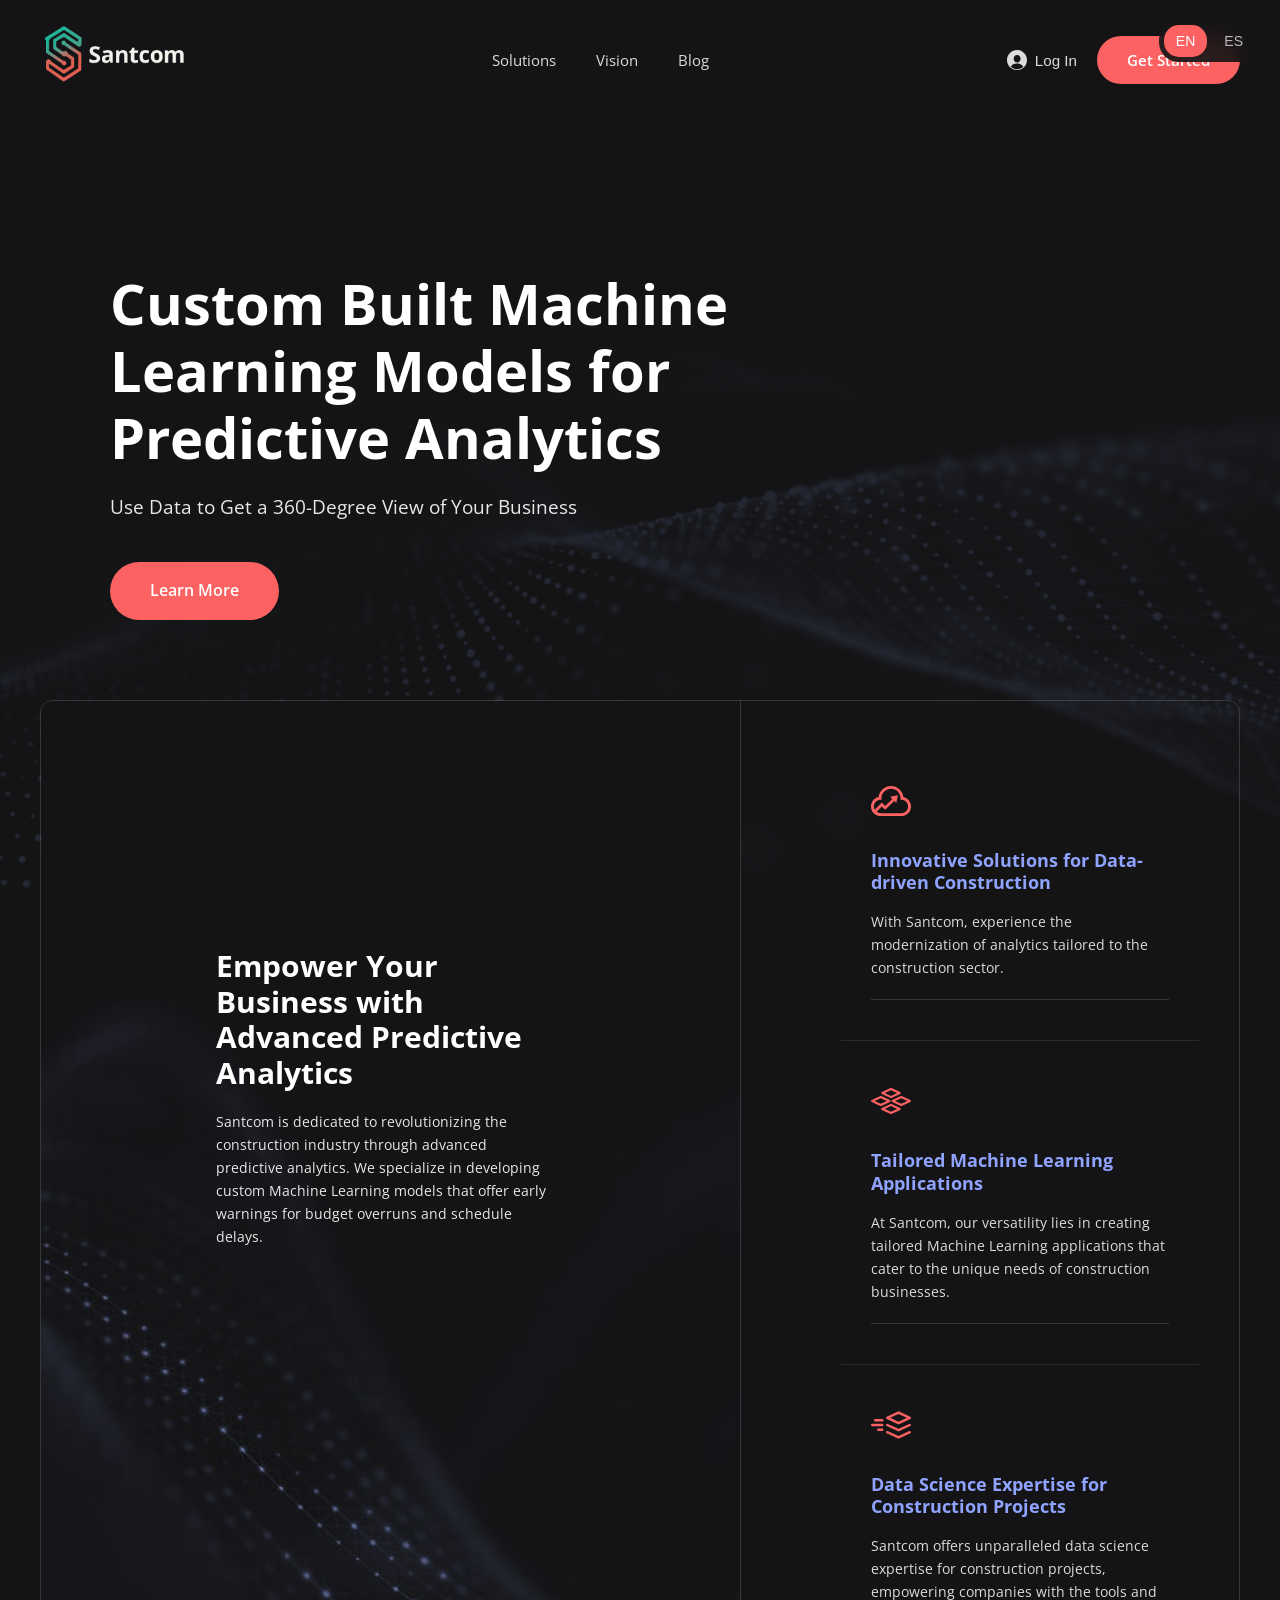
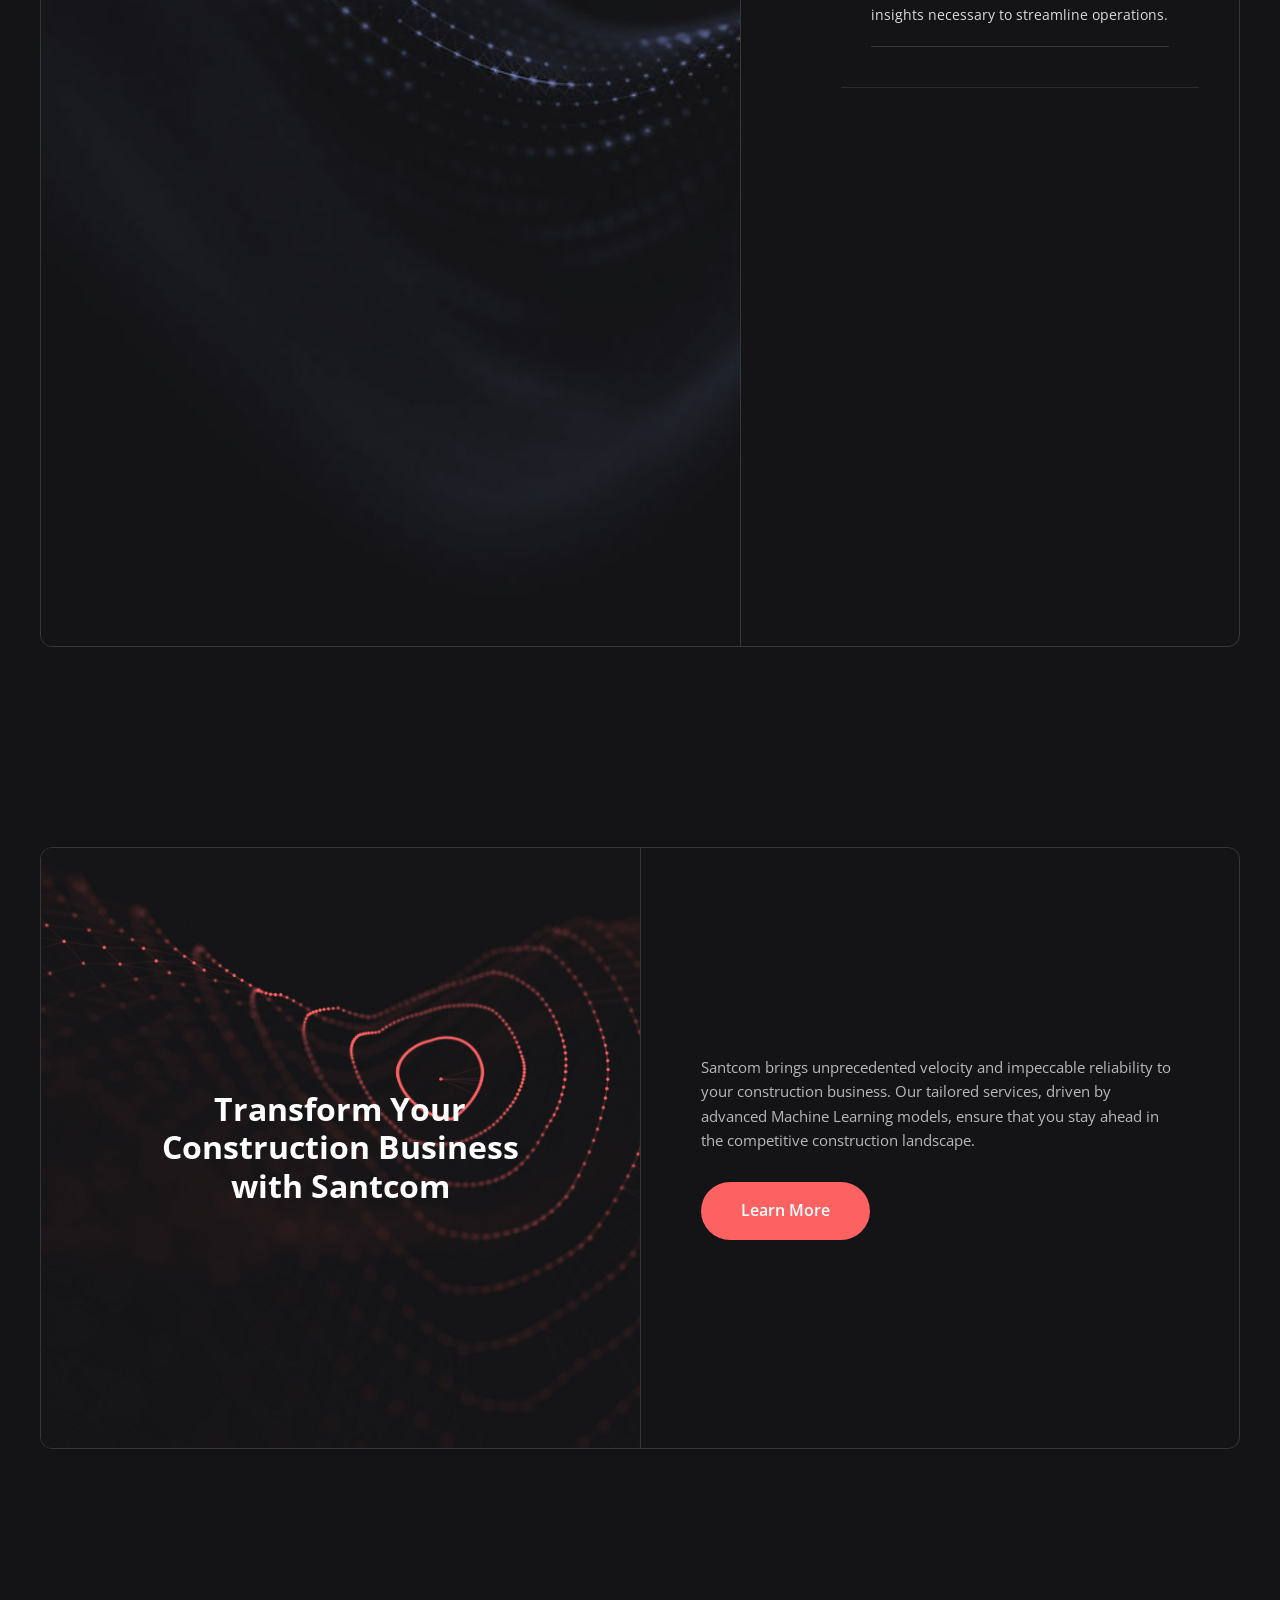
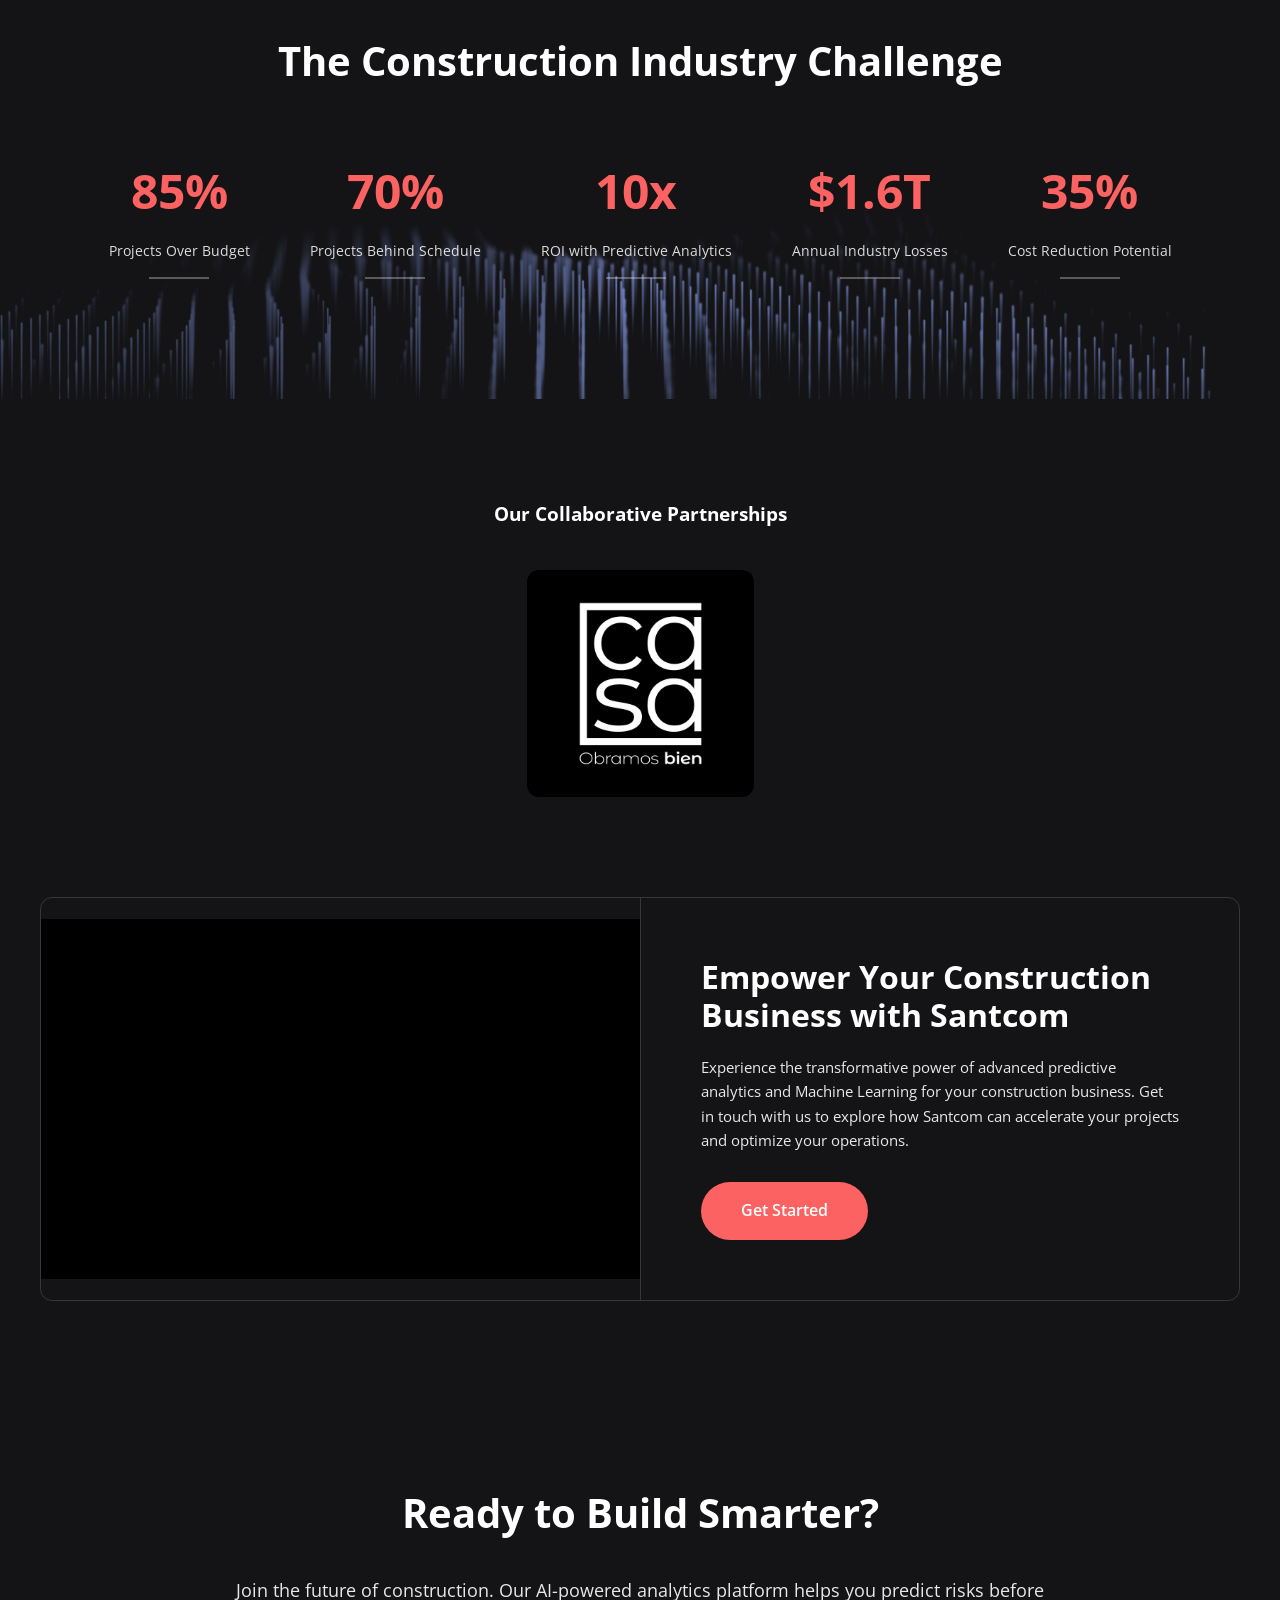
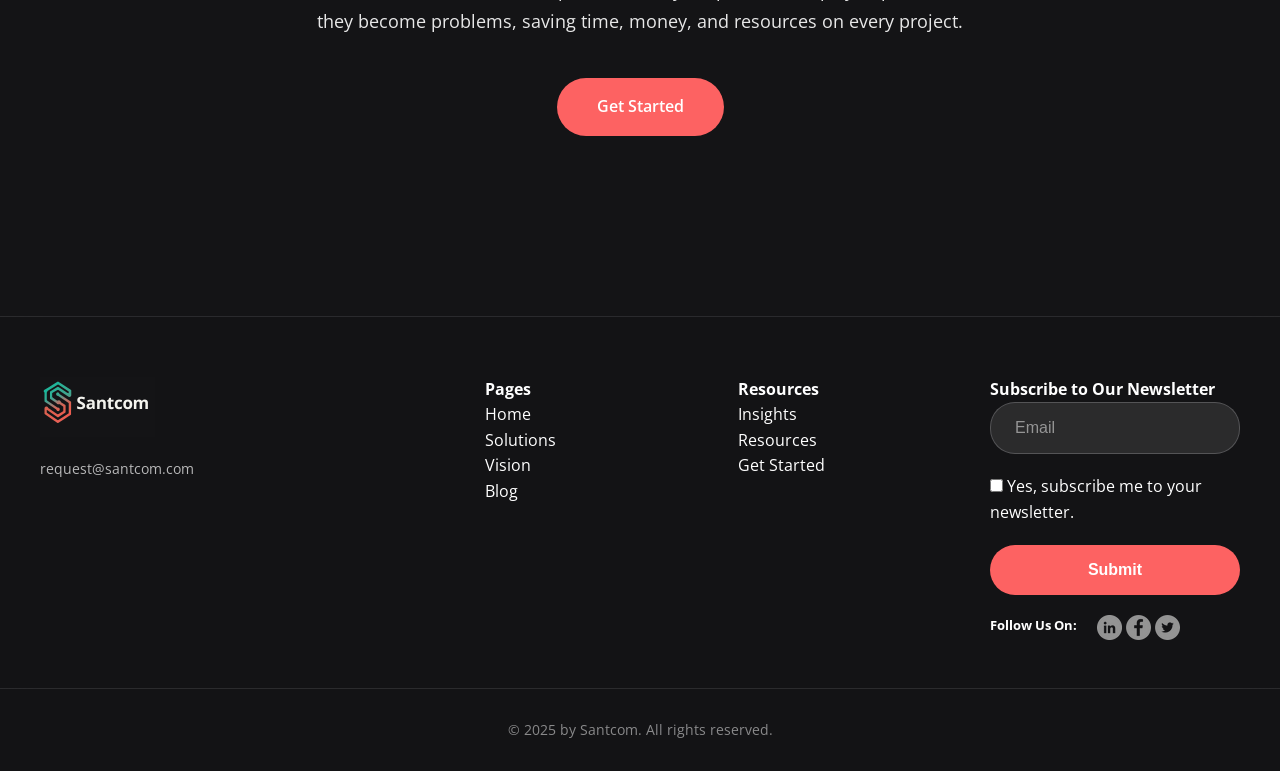
==== commit 997b0320: "Add full Spanish translations for cards/frames content and remove Programs page - Added CSS classes " ====
--- a/index.html
+++ b/index.html
@@ -45,7 +45,6 @@
                 <nav class="nav">
                     <a href="pages/solutions.html">Solutions</a>
                     <a href="pages/vision.html">Vision</a>
-                    <a href="pages/programs.html">Programs</a>
                     <a href="pages/blog.html">Blog</a>
                 </nav>
 
@@ -76,8 +75,8 @@
                 <div class="image-with-overlay">
                     <img src="assets/img/left-section.jpg" alt="Predictive Analytics Visualization">
                     <div class="text-overlay">
-                        <h2>Empower Your Business with Advanced Predictive Analytics</h2>
-                        <p>Santcom is dedicated to revolutionizing the construction industry through advanced predictive analytics. We specialize in developing custom Machine Learning models that offer early warnings for budget overruns and schedule delays.</p>
+                        <h2 class="overlay-title">Empower Your Business with Advanced Predictive Analytics</h2>
+                        <p class="overlay-text">Santcom is dedicated to revolutionizing the construction industry through advanced predictive analytics. We specialize in developing custom Machine Learning models that offer early warnings for budget overruns and schedule delays.</p>
                     </div>
                 </div>
                 <div class="feature-cards-container">
@@ -88,8 +87,8 @@
                                     <path d="M149.73 83.547c-2.538-25.284-24.211-44.961-49.73-44.961S52.808 58.263 50.269 83.547c-17.67 3.837-30.401 19.54-30.401 37.674 0 21.261 17.297 38.559 38.559 38.559h83.146c21.261 0 38.559-17.297 38.559-38.559 0-18.135-12.732-33.838-30.402-37.674zm-8.157 64.423H58.427a26.755 26.755 0 0 1-16.198-5.482l21.237-21.114 13.181 13.19 36.505-35.875 8.081 8.047 6.076-30.357-30.353 6.177 8.281 8.243-28.512 28.025-13.236-13.239-28.56 28.399a26.646 26.646 0 0 1-3.252-12.763c0-13.887 10.85-25.598 24.701-26.661l5.452-.419v-5.488l-.003-.16C61.868 67.486 78.992 50.395 100 50.395c21.047 0 38.171 17.078 38.172 38.069l-.004 5.677 5.453.419c13.851 1.063 24.701 12.774 24.701 26.661 0 14.749-11.999 26.749-26.749 26.749z" fill="#FD6262"/>
                                 </svg>
                             </div>
-                            <h3>Innovative Solutions for Data-driven Construction</h3>
-                            <p>With Santcom, experience the modernization of analytics tailored to the construction sector.</p>
+                            <h3 class="feature-title-1">Innovative Solutions for Data-driven Construction</h3>
+                            <p class="feature-text-1">With Santcom, experience the modernization of analytics tailored to the construction sector.</p>
                             <div class="feature-divider"></div>
                         </div>
 
@@ -102,8 +101,8 @@
                                     <path d="M136.417 127.667l-34.639-15.986a4.236 4.236 0 0 0-3.554 0l-34.639 15.986c-1.496.691-2.463 2.202-2.463 3.849s.967 3.159 2.463 3.85l34.638 15.985a4.257 4.257 0 0 0 1.777.391 4.21 4.21 0 0 0 1.777-.39l34.639-15.986c1.496-.691 2.462-2.202 2.462-3.85s-.966-3.158-2.461-3.849zm-11.897 3.85L100 142.833l-24.52-11.316L100 120.2l24.52 11.317z" fill="#FD6262"/>
                                 </svg>
                             </div>
-                            <h3>Tailored Machine Learning Applications</h3>
-                            <p>At Santcom, our versatility lies in creating tailored Machine Learning applications that cater to the unique needs of construction businesses.</p>
+                            <h3 class="feature-title-2">Tailored Machine Learning Applications</h3>
+                            <p class="feature-text-2">At Santcom, our versatility lies in creating tailored Machine Learning applications that cater to the unique needs of construction businesses.</p>
                             <div class="feature-divider"></div>
                         </div>
 
@@ -118,8 +117,8 @@
                                     <path d="M65.095 113.897H49.512a4.829 4.829 0 1 0 0 9.658h15.583a4.829 4.829 0 1 0 0-9.658z" fill="#FD6262"/>
                                 </svg>
                             </div>
-                            <h3>Data Science Expertise for Construction Projects</h3>
-                            <p>Santcom offers unparalleled data science expertise for construction projects, empowering companies with the tools and insights necessary to streamline operations.</p>
+                            <h3 class="feature-title-3">Data Science Expertise for Construction Projects</h3>
+                            <p class="feature-text-3">Santcom offers unparalleled data science expertise for construction projects, empowering companies with the tools and insights necessary to streamline operations.</p>
                             <div class="feature-divider"></div>
                         </div>
 
@@ -132,8 +131,8 @@
                                     <path d="M162.236 101.971c-9.726 0-17.639 7.913-17.639 17.639 0 9.727 7.913 17.639 17.639 17.639 9.727 0 17.64-7.913 17.64-17.639 0-9.726-7.913-17.639-17.64-17.639zm6.429 17.639a6.436 6.436 0 0 1-6.429 6.429 6.435 6.435 0 0 1-6.428-6.429 6.435 6.435 0 0 1 6.428-6.429 6.437 6.437 0 0 1 6.429 6.429z" fill="#FD6262"/>
                                 </svg>
                             </div>
-                            <h3>Comprehensive Customer Experience Support</h3>
-                            <p>We offer comprehensive support to enhance the customer experience in the construction industry, leveraging data and analytics to drive customer satisfaction.</p>
+                            <h3 class="feature-title-4">Comprehensive Customer Experience Support</h3>
+                            <p class="feature-text-4">We offer comprehensive support to enhance the customer experience in the construction industry, leveraging data and analytics to drive customer satisfaction.</p>
                             <div class="feature-divider"></div>
                         </div>
                     </div>
@@ -148,13 +147,13 @@
                 <div class="transform-visual-left">
                     <img src="assets/img/section_2.png" alt="Transform Your Business">
                     <div class="transform-text-overlay">
-                        <h2>Transform Your Construction Business with Santcom</h2>
+                        <h2 class="transform-title">Transform Your Construction Business with Santcom</h2>
                     </div>
                 </div>
                 <div></div>
                 <div class="transform-text-right">
-                    <p>Santcom brings unprecedented velocity and impeccable reliability to your construction business. Our tailored services, driven by advanced Machine Learning models, ensure that you stay ahead in the competitive construction landscape.</p>
-                    <a href="pages/vision.html" class="btn-primary">Learn More</a>
+                    <p class="transform-text">Santcom brings unprecedented velocity and impeccable reliability to your construction business. Our tailored services, driven by advanced Machine Learning models, ensure that you stay ahead in the competitive construction landscape.</p>
+                    <a href="pages/vision.html" class="btn-primary transform-btn">Learn More</a>
                 </div>
             </div>
         </section>
@@ -215,9 +214,9 @@
                 </div>
                 <div></div>
                 <div class="video-text-content">
-                    <h2>Empower Your Construction Business with Santcom</h2>
-                    <p>Experience the transformative power of advanced predictive analytics and Machine Learning for your construction business. Get in touch with us to explore how Santcom can accelerate your projects and optimize your operations.</p>
-                    <a href="pages/get-started.html" class="btn-primary">Get Started</a>
+                    <h2 class="video-title">Empower Your Construction Business with Santcom</h2>
+                    <p class="video-text">Experience the transformative power of advanced predictive analytics and Machine Learning for your construction business. Get in touch with us to explore how Santcom can accelerate your projects and optimize your operations.</p>
+                    <a href="pages/get-started.html" class="btn-primary video-btn">Get Started</a>
                 </div>
             </div>
         </section>
@@ -245,7 +244,6 @@
                     <a href="index.html">Home</a>
                     <a href="pages/solutions.html">Solutions</a>
                     <a href="pages/vision.html">Vision</a>
-                    <a href="pages/programs.html">Programs</a>
                     <a href="pages/blog.html">Blog</a>
                 </div>
                 <div class="footer-col">
